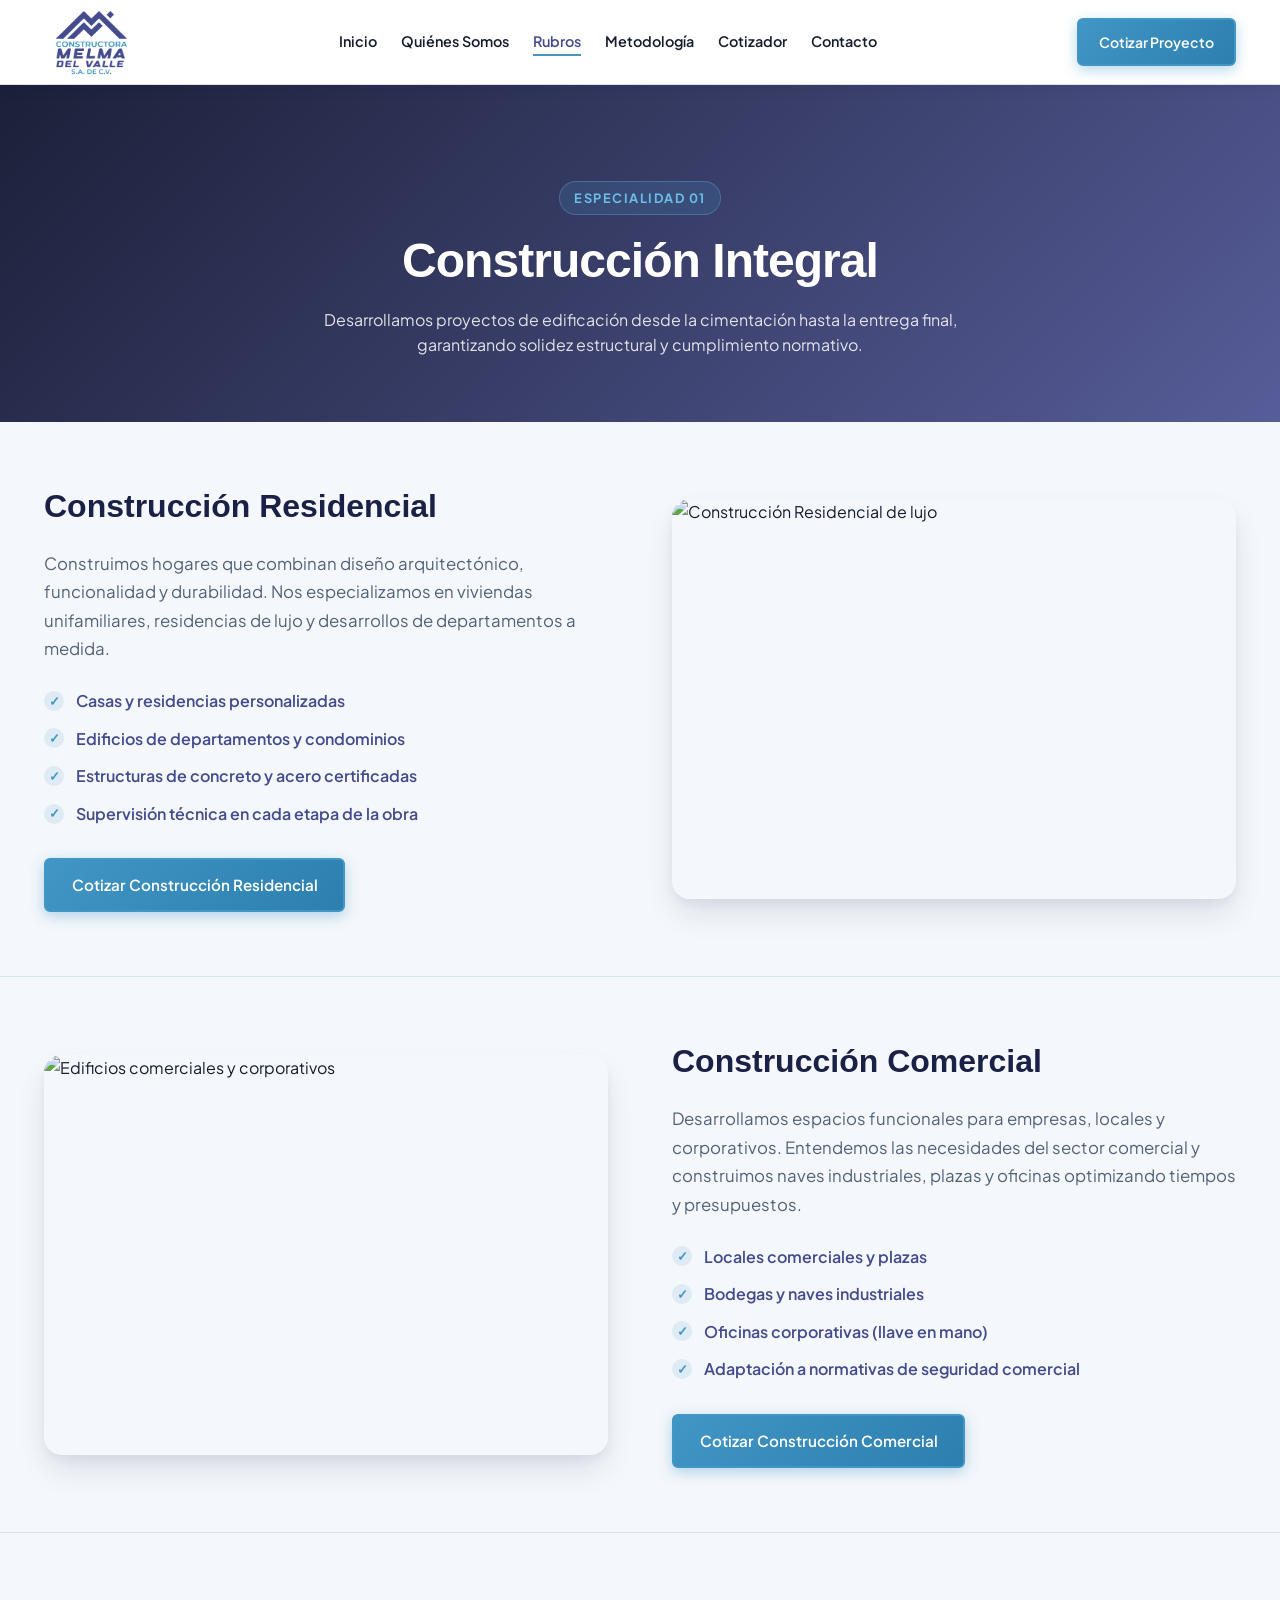
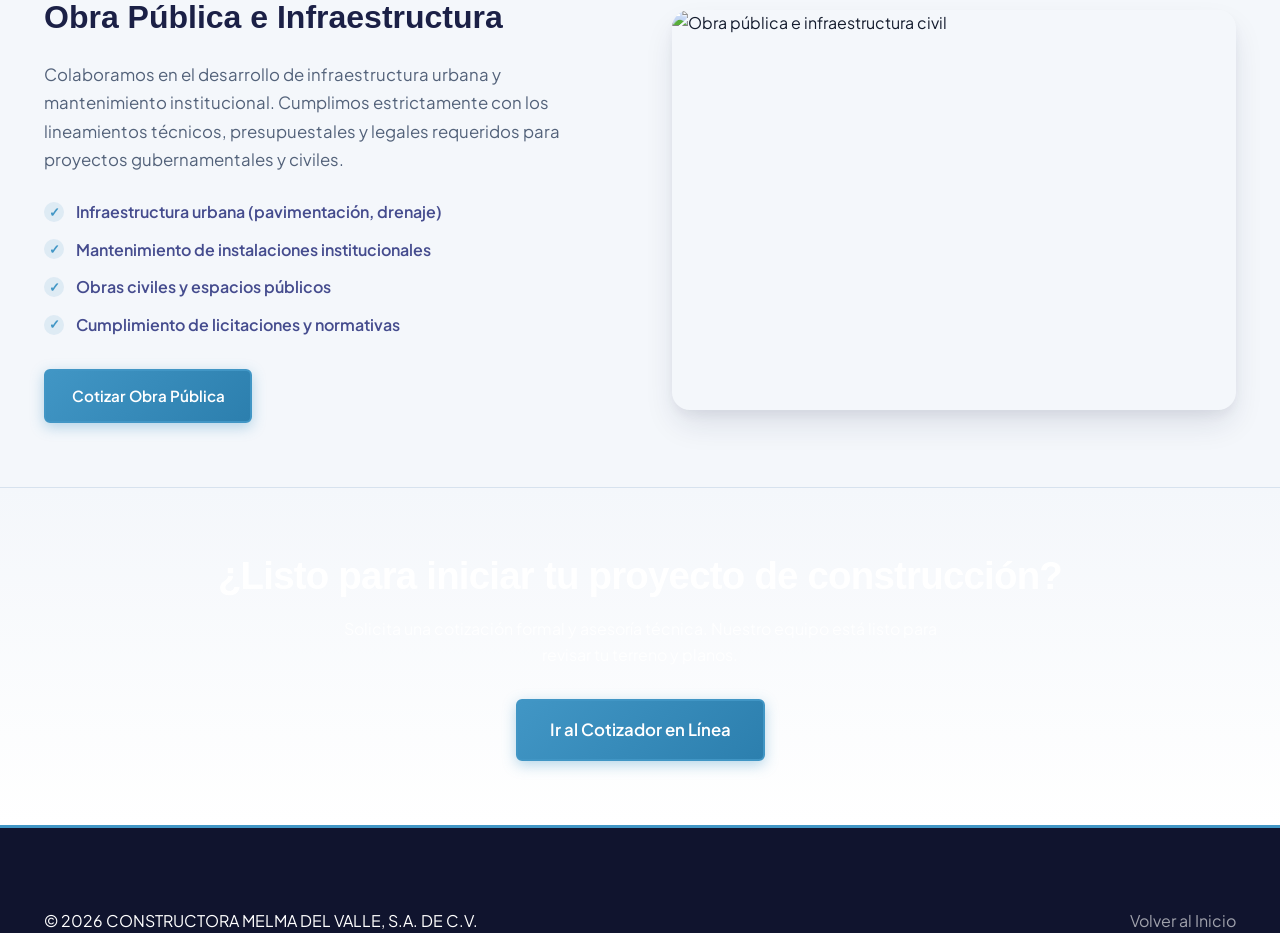
==== rubros/construccion.html @ 3ae2ef20 "Add files via upload" ====
<!DOCTYPE html>
<html lang="es">
<head>
  <meta charset="UTF-8">
  <meta name="viewport" content="width=device-width, initial-scale=1.0">
  <title>Construcción Residencial, Comercial y Obra Pública | Melma del Valle</title>
  <meta name="description" content="Especialistas en construcción residencial de lujo, naves comerciales y obra pública en CDMX. Constructora Melma del Valle, calidad y rigor técnico.">
  
  <!-- Favicon -->
  <link rel="icon" type="image/png" href="../logo.png">

  <!-- Google Fonts -->
  <link rel="preconnect" href="https://fonts.googleapis.com">
  <link rel="preconnect" href="https://fonts.gstatic.com" crossorigin>
  <link href="https://fonts.googleapis.com/css2?family=Plus+Jakarta+Sans:wght@300;400;500;600;700;800&family=Syne:wght@600;700;800&display=swap" rel="stylesheet">

  <!-- Reutilizamos los estilos globales -->
  <link rel="stylesheet" href="../styles.css">
  
  <!-- Estilos específicos para esta página interior -->
  <style>
    .inner-hero {
      background: linear-gradient(135deg, rgba(16, 20, 46, 0.95) 0%, rgba(69, 76, 142, 0.9) 100%),
                  url('https://images.unsplash.com/photo-1503387762-592deb58ef4e?auto=format&fit=crop&w=1920&q=80') center/cover no-repeat;
      color: #ffffff;
      padding: 6rem 0 4rem;
      text-align: center;
    }
    .inner-hero .section-title {
      color: #ffffff;
      font-size: clamp(2rem, 4vw, 3rem);
    }
    .inner-hero p {
      color: rgba(255, 255, 255, 0.85);
      max-width: 700px;
      margin: 0 auto;
    }
    
    .subrubro-block {
      padding: 4rem 0;
      border-bottom: 1px solid var(--color-border);
    }
    .subrubro-block:nth-child(even) {
      background-color: var(--color-bg-light);
    }
    .subrubro-grid {
      display: grid;
      grid-template-columns: 1fr 1fr;
      gap: 4rem;
      align-items: center;
    }
    .subrubro-image {
      border-radius: var(--radius-lg);
      overflow: hidden;
      box-shadow: var(--shadow-lg);
      height: 400px;
    }
    .subrubro-image img {
      width: 100%;
      height: 100%;
      object-fit: cover;
    }
    .subrubro-content h2 {
      font-size: 2rem;
      color: var(--color-primary-dark);
      margin-bottom: 1.5rem;
    }
    .subrubro-content p {
      color: var(--color-text-muted);
      font-size: 1.05rem;
      margin-bottom: 1.5rem;
      line-height: 1.7;
    }
    .subrubro-features {
      list-style: none;
      margin-bottom: 2rem;
    }
    .subrubro-features li {
      display: flex;
      align-items: center;
      gap: 0.75rem;
      margin-bottom: 0.75rem;
      font-weight: 600;
      color: var(--color-primary);
    }
    .subrubro-features li::before {
      content: '✓';
      display: flex;
      align-items: center;
      justify-content: center;
      width: 20px;
      height: 20px;
      background-color: var(--color-accent-soft);
      color: var(--color-accent);
      border-radius: 50%;
      font-size: 0.8rem;
    }

    @media (max-width: 992px) {
      .subrubro-grid {
        grid-template-columns: 1fr;
        gap: 2rem;
      }
      .subrubro-image {
        height: 300px;
      }
      .subrubro-block:nth-child(even) .subrubro-grid {
        direction: ltr; /* Resetea el orden en móvil */
      }
    }
  </style>
</head>
<body>

  <!-- NAVBAR (Ajustado para ruta relativa) -->
  <header class="navbar scrolled" id="navbar">
    <div class="container nav-container">
      <a href="../index.html" class="logo">
        <img src="../logo.png?v=3" alt="Constructora Melma del Valle" class="brand-logo-img">
      </a>
      <nav class="nav-menu" id="nav-menu">
        <ul class="nav-links">
          <li><a href="../index.html" class="nav-link">Inicio</a></li>
          <li><a href="../index.html#nosotros" class="nav-link">Quiénes Somos</a></li>
          <li><a href="../index.html#rubros" class="nav-link active">Rubros</a></li>
          <li><a href="../index.html#proceso" class="nav-link">Metodología</a></li>
          <li><a href="../index.html#cotizador" class="nav-link">Cotizador</a></li>
          <li><a href="../index.html#contacto" class="nav-link">Contacto</a></li>
        </ul>
      </nav>
      <div class="nav-actions">
        <a href="../index.html#cotizador" class="btn btn-primary nav-cta">Cotizar Proyecto</a>
      </div>
    </div>
  </header>

  <main>
    <!-- HERO INTERIOR -->
    <section class="inner-hero">
      <div class="container">
        <span class="section-tag light" style="margin-bottom: 1rem;">Especialidad 01</span>
        <h1 class="section-title">Construcción Integral</h1>
        <p>Desarrollamos proyectos de edificación desde la cimentación hasta la entrega final, garantizando solidez estructural y cumplimiento normativo.</p>
      </div>
    </section>

    <!-- SUBRUBRO: RESIDENCIAL -->
    <section class="subrubro-block" id="residencial">
      <div class="container subrubro-grid">
        <div class="subrubro-content">
          <h2>Construcción Residencial</h2>
          <p>Construimos hogares que combinan diseño arquitectónico, funcionalidad y durabilidad. Nos especializamos en viviendas unifamiliares, residencias de lujo y desarrollos de departamentos a medida.</p>
          <ul class="subrubro-features">
            <li>Casas y residencias personalizadas</li>
            <li>Edificios de departamentos y condominios</li>
            <li>Estructuras de concreto y acero certificadas</li>
            <li>Supervisión técnica en cada etapa de la obra</li>
          </ul>
          <a href="../index.html#cotizador" class="btn btn-primary">Cotizar Construcción Residencial</a>
        </div>
        <div class="subrubro-image">
          <img src="https://images.unsplash.com/photo-1600596542815-ffad4c1539a9?auto=format&fit=crop&w=800&q=80" alt="Construcción Residencial de lujo">
        </div>
      </div>
    </section>

    <!-- SUBRUBRO: COMERCIAL -->
    <section class="subrubro-block" id="comercial">
      <div class="container subrubro-grid">
        <!-- En pantallas grandes, invertimos el orden visual para que la imagen quede a la izquierda -->
        <div class="subrubro-image">
          <img src="https://images.unsplash.com/photo-1486406146926-c627a92ad1ab?auto=format&fit=crop&w=800&q=80" alt="Edificios comerciales y corporativos">
        </div>
        <div class="subrubro-content">
          <h2>Construcción Comercial</h2>
          <p>Desarrollamos espacios funcionales para empresas, locales y corporativos. Entendemos las necesidades del sector comercial y construimos naves industriales, plazas y oficinas optimizando tiempos y presupuestos.</p>
          <ul class="subrubro-features">
            <li>Locales comerciales y plazas</li>
            <li>Bodegas y naves industriales</li>
            <li>Oficinas corporativas (llave en mano)</li>
            <li>Adaptación a normativas de seguridad comercial</li>
          </ul>
          <a href="../index.html#cotizador" class="btn btn-primary">Cotizar Construcción Comercial</a>
        </div>
      </div>
    </section>

    <!-- SUBRUBRO: OBRA PÚBLICA -->
    <section class="subrubro-block" id="obra-publica">
      <div class="container subrubro-grid">
        <div class="subrubro-content">
          <h2>Obra Pública e Infraestructura</h2>
          <p>Colaboramos en el desarrollo de infraestructura urbana y mantenimiento institucional. Cumplimos estrictamente con los lineamientos técnicos, presupuestales y legales requeridos para proyectos gubernamentales y civiles.</p>
          <ul class="subrubro-features">
            <li>Infraestructura urbana (pavimentación, drenaje)</li>
            <li>Mantenimiento de instalaciones institucionales</li>
            <li>Obras civiles y espacios públicos</li>
            <li>Cumplimiento de licitaciones y normativas</li>
          </ul>
          <a href="../index.html#cotizador" class="btn btn-primary">Cotizar Obra Pública</a>
        </div>
        <div class="subrubro-image">
          <img src="https://images.unsplash.com/photo-1541888946425-d0fbb186c5f6?auto=format&fit=crop&w=800&q=80" alt="Obra pública e infraestructura civil">
        </div>
      </div>
    </section>

    <!-- CTA FINAL -->
    <section class="section cotizador-section" style="padding: 4rem 0;">
      <div class="container text-center">
        <h2 class="section-title text-white">¿Listo para iniciar tu proyecto de construcción?</h2>
        <p class="text-white-80" style="margin-bottom: 2rem; max-width: 600px; margin-left: auto; margin-right: auto;">Solicita una cotización formal y asesoría técnica. Nuestro equipo está listo para revisar tu terreno y planos.</p>
        <a href="../index.html#cotizador" class="btn btn-primary btn-lg">Ir al Cotizador en Línea</a>
      </div>
    </section>
  </main>

  <!-- FOOTER SIMPLIFICADO -->
  <footer class="footer">
    <div class="container footer-bottom-flex">
      <p>&copy; 2026 CONSTRUCTORA MELMA DEL VALLE, S.A. DE C.V.</p>
      <div class="footer-legal-links">
        <a href="../index.html">Volver al Inicio</a>
      </div>
    </div>
  </footer>

</body>
</html>
---- styles.css ----
/* ==========================================================================
   CONSTRUCTORA MELMA DEL VALLE, S.A. DE C.V.
   Main Stylesheet - Design System with Official Brand Palette
   Palette: Melma Indigo (#454C8E) & Melma Cerulean Cyan (#4196C5)
   ========================================================================== */

:root {
  /* Official Brand Palette from Logo */
  --color-primary: #454c8e;        /* Melma Royal Indigo */
  --color-primary-light: #5961a8;  /* Vibrant Indigo */
  --color-primary-dark: #1b2046;   /* Deep Midnight Indigo */
  --color-primary-deep: #10142e;   /* Base dark tone */
  
  --color-accent: #4196c5;         /* Melma Cerulean Cyan Blue */
  --color-accent-hover: #2c7fae;   /* Rich Cyan-Blue */
  --color-accent-light: #6ebde8;   /* Soft Ice Cyan */
  --color-accent-soft: rgba(65, 150, 197, 0.12);
  --color-accent-glow: rgba(65, 150, 197, 0.28);

  --color-bg-light: #f4f7fb;       /* Crisp ice / subtle slate */
  --color-bg-white: #ffffff;
  --color-bg-subtle: #e9f0f7;
  
  --color-text-main: #141c2e;
  --color-text-muted: #53627a;
  --color-text-light: #8e9db3;
  --color-border: #d7e2ee;
  --color-border-dark: #2a3160;

  /* Fonts */
  --font-heading: 'Outfit', -apple-system, BlinkMacSystemFont, sans-serif;
  --font-body: 'Plus Jakarta Sans', -apple-system, BlinkMacSystemFont, sans-serif;

  /* Shadows & Radius */
  --radius-sm: 6px;
  --radius-md: 12px;
  --radius-lg: 18px;
  --radius-xl: 26px;
  --shadow-sm: 0 1px 3px rgba(20, 28, 46, 0.06), 0 1px 2px rgba(20, 28, 46, 0.04);
  --shadow-md: 0 4px 14px -2px rgba(27, 32, 70, 0.08), 0 2px 6px -1px rgba(27, 32, 70, 0.04);
  --shadow-lg: 0 16px 32px -4px rgba(27, 32, 70, 0.12), 0 6px 12px -2px rgba(27, 32, 70, 0.06);
  --shadow-xl: 0 24px 48px -12px rgba(16, 20, 46, 0.22);

  /* Layout */
  --container-max: 1240px;
  --transition-normal: all 0.25s cubic-bezier(0.16, 1, 0.3, 1);
}

/* Base Reset */
*, *::before, *::after {
  box-sizing: border-box;
  margin: 0;
  padding: 0;
}

html {
  scroll-behavior: smooth;
  font-size: 16px;
}

body {
  font-family: var(--font-body);
  color: var(--color-text-main);
  background-color: var(--color-bg-light);
  line-height: 1.6;
  -webkit-font-smoothing: antialiased;
  -moz-osx-font-smoothing: grayscale;
  overflow-x: hidden;
}

img {
  max-width: 100%;
  height: auto;
  display: block;
}

a {
  color: inherit;
  text-decoration: none;
  transition: var(--transition-normal);
}

ul {
  list-style: none;
}

/* Typography Helpers */
h1, h2, h3, h4, h5 {
  font-family: var(--font-heading);
  color: var(--color-primary-dark);
  line-height: 1.25;
  font-weight: 700;
}

.text-accent {
  color: var(--color-accent) !important;
}

.text-white {
  color: #ffffff !important;
}

.text-white-80 {
  color: rgba(255, 255, 255, 0.88);
}

.text-muted {
  color: var(--color-text-muted);
}

.text-center {
  text-align: center;
}

/* Container */
.container {
  width: 100%;
  max-width: var(--container-max);
  margin-left: auto;
  margin-right: auto;
  padding-left: 1.5rem;
  padding-right: 1.5rem;
}

/* Section Common */
.section {
  padding: 5.5rem 0;
  scroll-margin-top: 5rem;
}

.section-tag {
  display: inline-block;
  font-size: 0.8rem;
  font-weight: 700;
  text-transform: uppercase;
  letter-spacing: 0.12em;
  color: var(--color-primary);
  background-color: var(--color-accent-soft);
  border: 1px solid rgba(65, 150, 197, 0.25);
  padding: 0.35rem 0.85rem;
  border-radius: 100px;
  margin-bottom: 0.9rem;
}

.section-tag.light {
  background-color: rgba(65, 150, 197, 0.18);
  color: var(--color-accent-light);
  border-color: rgba(110, 189, 232, 0.3);
}

.section-title {
  font-family: var(--font-heading); /* Asegura que use Syne */
  font-size: 2.4rem; /* Le subí un poquito el tamaño (antes 2.25) */
  font-weight: 800; /* <-- CLAVE: Forzamos el peso máximo igual que el Hero */
  margin-bottom: 1rem;
  letter-spacing: -0.02em;
  color: var(--color-primary-dark);
}

.section-subtitle {
  font-size: 1.1rem;
  color: var(--color-text-muted);
  max-width: 680px;
  margin: 0 auto;
}

/* Buttons */
.btn {
  display: inline-flex;
  align-items: center;
  justify-content: center;
  gap: 0.5rem;
  font-family: var(--font-body);
  font-size: 0.95rem;
  font-weight: 600;
  padding: 0.8rem 1.6rem;
  border-radius: var(--radius-sm);
  border: 2px solid transparent;
  cursor: pointer;
  transition: var(--transition-normal);
  text-align: center;
  white-space: nowrap;
}

.btn-primary {
  background: linear-gradient(135deg, var(--color-accent) 0%, var(--color-accent-hover) 100%);
  color: #ffffff;
  border-color: var(--color-accent);
  box-shadow: 0 4px 14px rgba(65, 150, 197, 0.38);
}

.btn-primary:hover {
  background: linear-gradient(135deg, var(--color-accent-hover) 0%, #206892 100%);
  border-color: var(--color-accent-hover);
  transform: translateY(-2px);
  box-shadow: 0 6px 20px rgba(65, 150, 197, 0.48);
}

.btn-secondary {
  background-color: var(--color-primary);
  color: #ffffff;
  border-color: var(--color-primary);
  box-shadow: 0 4px 14px rgba(69, 76, 142, 0.3);
}

.btn-secondary:hover {
  background-color: var(--color-primary-light);
  border-color: var(--color-primary-light);
  transform: translateY(-2px);
  box-shadow: 0 6px 20px rgba(69, 76, 142, 0.4);
}

.btn-outline {
  background-color: transparent;
  color: var(--color-primary);
  border-color: var(--color-primary);
}

.btn-outline:hover {
  background-color: var(--color-primary);
  color: #ffffff;
}

.btn-outline-light {
  background-color: transparent;
  color: #ffffff;
  border-color: rgba(255, 255, 255, 0.6);
}

.btn-outline-light:hover {
  background-color: #ffffff;
  color: var(--color-primary-dark);
  border-color: #ffffff;
}

.btn-link {
  color: var(--color-accent-hover);
  padding: 0.5rem 0;
  font-weight: 700;
}

.btn-link:hover {
  color: var(--color-primary);
  text-decoration: underline;
}

.btn-sm {
  padding: 0.55rem 1.1rem;
  font-size: 0.85rem;
  min-height: 38px; /* Forza la misma altura para ambos */
  display: inline-flex;
  align-items: center;
  justify-content: center;
}

.btn-lg {
  padding: 0.95rem 2rem;
  font-size: 1.05rem;
}

.btn-block {
  width: 100%;
}

/* ==========================================================================
   Top Announcement Bar
   ========================================================================== */
.top-bar {
  background-color: var(--color-primary-deep);
  color: var(--color-text-light);
  font-size: 0.74rem;
  padding: 0.45rem 0;
  border-bottom: 1px solid rgba(255, 255, 255, 0.08);
}

.top-bar-content {
  display: flex;
  justify-content: space-between;
  align-items: center;
  gap: 1.5rem;
}

.top-info {
  display: flex;
  align-items: center;
  gap: 0.5rem;
  white-space: nowrap;
  overflow: hidden;
  text-overflow: ellipsis;
}

.top-actions {
  display: flex;
  align-items: center;
  gap: 1.25rem;
  flex-shrink: 0;
  white-space: nowrap;
}

.top-phone {
  color: #ffffff;
  font-weight: 600;
}

.top-phone:hover {
  color: var(--color-accent-light);
}

/* ==========================================================================
   Navigation Bar
   ========================================================================== */
.navbar {
  position: sticky;
  top: 0;
  z-index: 1000;
  background-color: rgba(255, 255, 255, 0.98);
  backdrop-filter: blur(12px);
  -webkit-backdrop-filter: blur(12px);
  border-bottom: 1px solid var(--color-border);
  transition: var(--transition-normal);
}

.navbar.scrolled {
  box-shadow: var(--shadow-md);
  background-color: #ffffff;
}

.nav-container {
  display: flex;
  justify-content: space-between;
  align-items: center;
  height: 5.25rem;
  gap: 2rem;
  width: 100%;
}

.logo {
  display: inline-flex;
  align-items: center;
  text-decoration: none;
  flex-shrink: 0;
  padding: 0.25rem 0;
}

.brand-logo-img {
  height: 85px; 
  width: auto;
  max-width: 180px;
  object-fit: contain;
  transition: var(--transition-normal);
  display: block;
}

.logo:hover .brand-logo-img {
  transform: scale(1.03);
}

.nav-links {
  display: flex;
  align-items: center;
  gap: 1.5rem;
  flex-wrap: nowrap;
  white-space: nowrap;
}

.nav-links li {
  display: flex;
  align-items: center;
  white-space: nowrap;
}

.nav-link {
  font-weight: 600;
  font-size: 0.9rem;
  color: var(--color-text-main);
  position: relative;
  padding: 0.35rem 0;
  white-space: nowrap;
  line-height: 1.2;
}

.nav-link::after {
  content: '';
  position: absolute;
  bottom: 0;
  left: 0;
  width: 0%;
  height: 2px;
  background-color: var(--color-accent);
  transition: var(--transition-normal);
}

.nav-link:hover,
.nav-link.active {
  color: var(--color-primary);
}

.nav-link:hover::after,
.nav-link.active::after {
  width: 100%;
}

.nav-actions {
  display: flex;
  align-items: center;
  gap: 1rem;
  flex-shrink: 0;
}

.nav-cta {
  padding: 0.65rem 1.25rem;
  font-size: 0.88rem;
  white-space: nowrap;
}

.nav-cta-mobile {
  display: none;
}

/* Hamburger toggle for mobile */
.hamburger {
  display: none;
  flex-direction: column;
  justify-content: space-between;
  width: 28px;
  height: 20px;
  background: transparent;
  border: none;
  cursor: pointer;
  padding: 0;
  z-index: 1001;
}

.hamburger span {
  width: 100%;
  height: 3px;
  background-color: var(--color-primary);
  border-radius: 2px;
  transition: var(--transition-normal);
}

.hamburger.open span:nth-child(1) {
  transform: translateY(8.5px) rotate(45deg);
}

.hamburger.open span:nth-child(2) {
  opacity: 0;
}

.hamburger.open span:nth-child(3) {
  transform: translateY(-8.5px) rotate(-45deg);
}

/* ==========================================================================
   Hero Section
   ========================================================================== */
.hero {
  position: relative;
  background: linear-gradient(135deg, rgba(16, 20, 46, 0.93) 0%, rgba(69, 76, 142, 0.88) 100%),
              url('https://images.unsplash.com/photo-1541888946425-d0fbb186c5f6?auto=format&fit=crop&w=1920&q=80') center/cover no-repeat;
  color: #ffffff;
  padding: 2.5rem 0 5rem;
  overflow: hidden;
}

.hero::after {
  content: '';
  position: absolute;
  bottom: 0;
  left: 0;
  right: 0;
  height: 40px;
  background: linear-gradient(to top, var(--color-bg-light), transparent);
}

.hero-content {
  position: relative;
  z-index: 2;
  /* Quitamos el max-width: 760px para que se alinee con el borde del contenedor */
  width: 100%; 
}

.hero-badge {
  display: inline-flex;
  align-items: center;
  gap: 0.5rem;
  background: rgba(255, 255, 255, 0.12);
  backdrop-filter: blur(8px);
  -webkit-backdrop-filter: blur(8px);
  padding: 0.4rem 1rem;
  border-radius: 100px;
  font-size: 0.82rem;
  font-weight: 600;
  color: var(--color-accent-light);
  border: 1px solid rgba(110, 189, 232, 0.35);
  margin-bottom: 1.5rem;
}

.badge-dot {
  width: 8px;
  height: 8px;
  border-radius: 50%;
  background-color: var(--color-accent-light);
  box-shadow: 0 0 8px var(--color-accent-light);
}

.hero-title {
  font-family: var(--font-heading);
  font-size: clamp(2.5rem, 5vw, 4rem); /* Subimos un poco el tamaño (antes 3.2rem) */
  font-weight: 800;
  color: #ffffff;
  margin-bottom: 1.25rem;
  letter-spacing: -0.02em; /* Un poco menos de espacio entre letras */
  line-height: 1.1;
  max-width: 900px; 
}

.hero-description {
  font-size: clamp(1rem, 2vw, 1.2rem);
  color: rgba(255, 255, 255, 0.9);
  margin-bottom: 2.25rem;
  max-width: 760px; /* Mantiene la legibilidad del párrafo */
  line-height: 1.6;
}

.hero-description strong {
  color: var(--color-accent-light);
}

.hero-buttons {
  display: flex;
  gap: 1rem;
  flex-wrap: wrap;
  margin-bottom: 3.5rem;
}

.hero-stats-grid {
  display: grid;
  grid-template-columns: repeat(auto-fit, minmax(230px, 1fr));
  gap: 1.25rem;
  border-top: 1px solid rgba(255, 255, 255, 0.18);
  padding-top: 2rem;
}

.stat-card {
  display: flex;
  align-items: center;
  gap: 1rem;
  background: rgba(255, 255, 255, 0.08);
  backdrop-filter: blur(10px);
  padding: 1rem 1.25rem;
  border-radius: var(--radius-md);
  border: 1px solid rgba(255, 255, 255, 0.14);
  transition: var(--transition-normal);
}

.stat-card:hover {
  background: rgba(255, 255, 255, 0.14);
  transform: translateY(-2px);
}

.stat-icon {
  width: 36px;
  height: 36px;
  display: flex;
  align-items: center;
  justify-content: center;
  flex-shrink: 0;
}

/* Reusable Icon Image Placeholders */
.inline-icon {
  width: 14px;
  height: 14px;
  display: inline-block;
  vertical-align: -2px;
  margin-right: 0.35rem;
  object-fit: contain;
}

.stat-img-icon {
  width: 28px;
  height: 28px;
  object-fit: contain;
  display: block;
}

.rubro-img-icon {
  width: 18px;
  height: 18px;
  object-fit: contain;
  display: block;
}

.contact-img-icon {
  width: 26px;
  height: 26px;
  object-fit: contain;
  display: block;
}

.check-img-icon {
  width: 14px;
  height: 14px;
  object-fit: contain;
  display: block;
}

.stat-text strong {
  display: block;
  font-size: 0.95rem;
  color: #ffffff;
}

.stat-text span {
  font-size: 0.8rem;
  color: rgba(255, 255, 255, 0.8);
}

/* ==========================================================================
   About Us Section
   ========================================================================== */
.about {
  background-color: var(--color-bg-light);
}

.about-grid {
  display: grid;
  grid-template-columns: 1fr 1fr;
  gap: 3.5rem;
  align-items: center;
}

.about-images {
  position: relative;
}

.img-wrapper {
  border-radius: var(--radius-lg);
  overflow: hidden;
  box-shadow: var(--shadow-lg);
}

.main-img img {
  width: 100%;
  height: 420px;
  object-fit: cover;
}

.sub-img {
  position: absolute;
  bottom: -2.5rem;
  right: -1.5rem;
  width: 55%;
  border: 5px solid #ffffff;
}

.sub-img img {
  width: 100%;
  height: 240px;
  object-fit: cover;
}

.about-badge-card {
  position: absolute;
  top: 2rem;
  left: -1.5rem;
  background-color: var(--color-primary-dark);
  color: #ffffff;
  padding: 1.25rem 1.5rem;
  border-radius: var(--radius-md);
  box-shadow: var(--shadow-xl);
  display: flex;
  flex-direction: column;
  max-width: 190px;
  border-left: 4px solid var(--color-accent);
}

.badge-years {
  font-family: var(--font-body); /* <-- AGREGA O CAMBIA ESTA LÍNEA */
  font-size: 2.2rem;
  font-weight: 800;
  color: var(--color-accent-light);
  line-height: 1;
}

.badge-lbl {
  font-size: 0.78rem;
  margin-top: 0.35rem;
  color: rgba(255, 255, 255, 0.85);
  line-height: 1.3;
}

.about-content .lead-text {
  font-size: 1.15rem;
  color: var(--color-primary-dark);
  font-weight: 600;
  margin-bottom: 1rem;
}

.about-content .text-muted {
  margin-bottom: 1.75rem;
}

.features-list {
  display: flex;
  flex-direction: column;
  gap: 1.15rem;
  margin-bottom: 2rem;
}

.feature-item {
  display: flex;
  gap: 0.9rem;
  align-items: flex-start;
}

.feature-icon {
  width: 26px;
  height: 26px;
  border-radius: 50%;
  background-color: var(--color-accent-soft);
  display: flex;
  align-items: center;
  justify-content: center;
  flex-shrink: 0;
  margin-top: 0.15rem;
}

.feature-item h4 {
  font-size: 1rem;
  color: var(--color-primary-dark);
  margin-bottom: 0.2rem;
}

.feature-item p {
  font-size: 0.88rem;
  color: var(--color-text-muted);
}

.about-cta-row {
  display: flex;
  align-items: center;
  gap: 1.5rem;
}

/* ==========================================================================
   Rubros / Services Section
   ========================================================================== */
.rubros-section {
  background-color: #ffffff;
}

.section-header {
  margin-bottom: 3.5rem;
}

/* Category Filter Buttons */
.filter-buttons {
  display: flex;
  justify-content: center;
  gap: 0.65rem;
  flex-wrap: wrap;
  margin-top: 2rem;
}

.filter-btn {
  background-color: var(--color-bg-subtle);
  border: 1px solid var(--color-border);
  padding: 0.6rem 1.4rem;
  border-radius: 100px;
  font-family: var(--font-body);
  font-size: 0.88rem;
  font-weight: 600;
  color: var(--color-text-main);
  cursor: pointer;
  transition: var(--transition-normal);
}

.filter-btn:hover {
  border-color: var(--color-accent);
  color: var(--color-primary);
}

.filter-btn.active {
  background-color: var(--color-primary);
  color: #ffffff;
  border-color: var(--color-primary);
  box-shadow: 0 4px 12px rgba(69, 76, 142, 0.3);
}

/* Rubros Grid */
.rubros-grid {
  display: grid;
  grid-template-columns: repeat(2, 1fr);
  gap: 2.25rem;
}

.rubro-card {
  background: #ffffff;
  border-radius: var(--radius-lg);
  border: 1px solid var(--color-border);
  overflow: hidden;
  box-shadow: var(--shadow-sm);
  display: flex;
  flex-direction: column;
  transition: var(--transition-normal);
}

.rubro-card:hover {
  transform: translateY(-6px);
  box-shadow: var(--shadow-xl);
  border-color: var(--color-accent);
}

.rubro-header {
  display: flex;
  justify-content: space-between;
  align-items: center;
  padding: 1.25rem 1.5rem 0.75rem;
}

.rubro-icon-pill {
  display: inline-flex;
  align-items: center;
  gap: 0.55rem;
  background-color: var(--color-bg-subtle);
  padding: 0.4rem 0.85rem;
  border-radius: 100px;
  font-size: 0.82rem;
  font-weight: 700;
  color: var(--color-primary);
}

.rubro-icon-pill .icon {
  display: flex;
  align-items: center;
  justify-content: center;
}

.rubro-counter {
  font-family: var(--font-body); /* <-- AGREGA O CAMBIA ESTA LÍNEA */
  font-size: 1.2rem; 
  font-weight: 800;
  color: var(--color-text-light);
}

.rubro-img-box {
  width: 100%;
  height: 200px;
  overflow: hidden;
}

.rubro-img-box img {
  width: 100%;
  height: 100%;
  object-fit: cover;
  transition: transform 0.4s ease;
}

.rubro-card:hover .rubro-img-box img {
  transform: scale(1.06);
}

.rubro-body {
  padding: 1.5rem;
  display: flex;
  flex-direction: column;
  flex-grow: 1;
}

.rubro-body h3 {
  font-size: 1.45rem;
  color: var(--color-primary-dark);
  margin-bottom: 0.5rem;
}

.rubro-body > p {
  font-size: 0.9rem;
  color: var(--color-text-muted);
  margin-bottom: 1.25rem;
}

.subrubros-list {
  background-color: var(--color-bg-subtle);
  border-radius: var(--radius-md);
  padding: 1rem;
  margin-bottom: 1.5rem;
  flex-grow: 1;
}

.subrubros-list h4 {
  font-size: 0.8rem;
  text-transform: uppercase;
  letter-spacing: 0.08em;
  color: var(--color-primary);
  margin-bottom: 0.75rem;
}

.subrubros-list ul {
  display: flex;
  flex-direction: column;
  gap: 0.65rem;
}

.subrubros-list li {
  font-size: 0.85rem;
  display: flex;
  align-items: flex-start;
  gap: 0.5rem;
  line-height: 1.4;
}

.check-bullet {
  width: 6px;
  height: 6px;
  border-radius: 50%;
  background-color: var(--color-accent);
  margin-top: 0.45rem;
  flex-shrink: 0;
}

/* Tags Cluster for Acabados */
.tags-cluster {
  display: flex;
  flex-wrap: wrap;
  gap: 0.5rem;
}

.tags-cluster .tag {
  background-color: #ffffff;
  border: 1px solid var(--color-border);
  padding: 0.35rem 0.65rem;
  border-radius: 6px;
  font-size: 0.78rem;
  font-weight: 600;
  color: var(--color-primary-dark);
}

.rubro-footer {
  margin-top: auto;
  padding-top: 0.5rem;
}

/* ==========================================================================
   Methodology / Process Section
   ========================================================================== */
.process-section {
  background: linear-gradient(135deg, var(--color-primary-dark) 0%, var(--color-primary) 100%);
  color: #ffffff;
}

.process-section .section-title {
  color: #ffffff;
}

.process-section .section-subtitle {
  color: rgba(255, 255, 255, 0.82);
}

.process-steps {
  display: grid;
  grid-template-columns: repeat(auto-fit, minmax(240px, 1fr));
  gap: 2rem;
  position: relative;
  margin-top: 3rem;
}

.step-card {
  background: rgba(255, 255, 255, 0.06);
  border: 1px solid rgba(255, 255, 255, 0.14);
  padding: 2.25rem 1.75rem;
  border-radius: var(--radius-lg);
  position: relative;
  transition: var(--transition-normal);
}

.step-card:hover {
  background: rgba(255, 255, 255, 0.12);
  border-color: var(--color-accent-light);
  transform: translateY(-5px);
}

.step-number {
  font-family: var(--font-body); /* Quitamos Syne, usamos Plus Jakarta Sans */
  font-size: 2.8rem; /* Le subimos un poco el tamaño para compensar */
  font-weight: 800;
  color: var(--color-accent-light);
  line-height: 1; 
  margin-bottom: 1.25rem;
  opacity: 0.35;
}

.step-card h3 {
  color: #ffffff;
  font-size: 1.2rem;
  margin-bottom: 0.75rem;
}

.step-card p {
  color: rgba(255, 255, 255, 0.8);
  font-size: 0.88rem;
  line-height: 1.5;
}

/* ==========================================================================
   Interactive Cotizador (Quote Estimator)
   ========================================================================== */
.cotizador-section {
  background: linear-gradient(180deg, var(--color-bg-light) 0%, #ffffff 100%);
  padding: 6rem 0;
}

.cotizador-wrapper {
  background: linear-gradient(135deg, var(--color-primary-deep) 0%, var(--color-primary-dark) 100%);
  border-radius: var(--radius-xl);
  padding: 4rem 3rem;
  box-shadow: var(--shadow-xl);
  border: 1px solid rgba(255, 255, 255, 0.12);
}

.cotizador-header {
  max-width: 700px;
  margin: 0 auto 3rem;
}

.cotizador-form {
  max-width: 860px;
  margin: 0 auto;
}

.form-grid {
  display: grid;
  grid-template-columns: 1fr 1fr;
  gap: 1.5rem;
}

.form-group {
  display: flex;
  flex-direction: column;
  gap: 0.45rem;
}

.form-group.full-width {
  grid-column: span 2;
}

.form-group label {
  font-size: 0.86rem;
  font-weight: 600;
  color: #ffffff;
}

.form-group input,
.form-group select,
.form-group textarea {
  width: 100%;
  padding: 0.85rem 1rem;
  border-radius: var(--radius-sm);
  border: 1px solid rgba(255, 255, 255, 0.2);
  background: rgba(255, 255, 255, 0.96);
  color: var(--color-primary-dark);
  font-family: var(--font-body);
  font-size: 0.92rem;
  transition: var(--transition-normal);
}

.form-group input:focus,
.form-group select:focus,
.form-group textarea:focus {
  outline: none;
  border-color: var(--color-accent);
  background: #ffffff;
  box-shadow: 0 0 0 3px var(--color-accent-glow);
}

.cotizador-actions {
  display: flex;
  gap: 1.25rem;
  margin-top: 2.25rem;
  flex-wrap: wrap;
}

.cotizador-actions .btn {
  flex: 1;
  min-width: 240px;
}

.form-note {
  text-align: center;
  font-size: 0.8rem;
  color: rgba(255, 255, 255, 0.7);
  margin-top: 1.25rem;
}

/* ==========================================================================
   Corporate Trust Section
   ========================================================================== */
.fiscal-info-section {
  padding: 3.5rem 0;
  background-color: var(--color-bg-light);
}

.fiscal-card {
  background: #ffffff;
  border: 2px dashed rgba(65, 150, 197, 0.5);
  border-radius: var(--radius-lg);
  padding: 2.5rem;
  display: flex;
  align-items: center;
  gap: 2.5rem;
  box-shadow: var(--shadow-sm);
}

.fiscal-seal {
  display: flex;
  flex-direction: column;
  align-items: center;
  gap: 0.5rem;
  width: 130px;
  flex-shrink: 0;
}

.fiscal-seal svg {
  width: 70px;
  height: 70px;
}

.fiscal-seal span {
  font-size: 0.65rem;
  font-weight: 800;
  letter-spacing: 0.08em;
  color: var(--color-primary);
  text-align: center;
}

.fiscal-details h3 {
  font-size: 1.35rem;
  color: var(--color-primary-dark);
  margin-bottom: 0.5rem;
}

.fiscal-details p {
  color: var(--color-text-muted);
  font-size: 0.92rem;
  margin-bottom: 1.25rem;
}

.fiscal-badges {
  display: flex;
  flex-wrap: wrap;
  gap: 0.75rem;
}

.badge-pill {
  background: var(--color-bg-subtle);
  border: 1px solid var(--color-border);
  padding: 0.4rem 0.9rem;
  border-radius: 6px;
  font-size: 0.82rem;
  color: var(--color-primary-dark);
}

.badge-pill strong {
  color: var(--color-primary);
}

/* ==========================================================================
   Contact Section
   ========================================================================== */
.contact-section {
  background-color: #ffffff;
}

.contact-grid {
  display: grid;
  grid-template-columns: 1.1fr 1fr;
  gap: 4rem;
}

.contact-cards {
  display: flex;
  flex-direction: column;
  gap: 1.25rem;
  margin-top: 2rem;
}

.c-card {
  display: flex;
  gap: 1.25rem;
  align-items: flex-start;
  padding: 1.25rem;
  background-color: var(--color-bg-light);
  border-radius: var(--radius-md);
  border: 1px solid var(--color-border);
  transition: var(--transition-normal);
}

.c-card:hover {
  border-color: var(--color-accent);
  box-shadow: var(--shadow-md);
}

.c-icon {
  font-size: 1.75rem;
  background-color: #ffffff;
  width: 50px;
  height: 50px;
  border-radius: var(--radius-sm);
  display: flex;
  align-items: center;
  justify-content: center;
  box-shadow: var(--shadow-sm);
  flex-shrink: 0;
}

.c-details h4 {
  font-size: 1rem;
  color: var(--color-primary-dark);
  margin-bottom: 0.25rem;
}

.c-details p {
  font-size: 0.88rem;
  color: var(--color-text-muted);
  line-height: 1.4;
}

.contact-form-wrapper .form-container-card {
  background-color: var(--color-bg-light);
  border: 1px solid var(--color-border);
  border-radius: var(--radius-lg);
  padding: 2.5rem;
  box-shadow: var(--shadow-md);
}

.form-container-card h3 {
  font-size: 1.5rem;
  color: var(--color-primary-dark);
  margin-bottom: 0.35rem;
}

.form-container-card p {
  font-size: 0.88rem;
  color: var(--color-text-muted);
  margin-bottom: 1.75rem;
}

.main-contact-form {
  display: flex;
  flex-direction: column;
  gap: 1.15rem;
}

.input-field {
  display: flex;
  flex-direction: column;
  gap: 0.35rem;
}

.input-field label {
  font-size: 0.85rem;
  font-weight: 600;
  color: var(--color-primary-dark);
}

.input-field input,
.input-field select,
.input-field textarea {
  width: 100%;
  padding: 0.75rem 1rem;
  border: 1px solid var(--color-border);
  border-radius: var(--radius-sm);
  background-color: #ffffff;
  font-family: var(--font-body);
  font-size: 0.9rem;
  transition: var(--transition-normal);
}

.input-field input:focus,
.input-field select:focus,
.input-field textarea:focus {
  outline: none;
  border-color: var(--color-accent);
  box-shadow: 0 0 0 3px var(--color-accent-soft);
}

.form-status-msg {
  font-size: 0.85rem;
  margin-top: 0.5rem;
  text-align: center;
  display: none;
  padding: 0.5rem;
  border-radius: var(--radius-sm);
}

.form-status-msg.success {
  display: block;
  background-color: #dcfce7;
  color: #15803d;
  border: 1px solid #86efac;
}

/* ==========================================================================
   Footer
   ========================================================================== */
.footer {
  background-color: var(--color-primary-deep);
  color: #ffffff;
  padding-top: 5rem;
  border-top: 3px solid var(--color-accent);
}

.footer-content {
  display: grid;
  grid-template-columns: 1.5fr 1fr 1fr 1.2fr;
  gap: 3rem;
  padding-bottom: 4rem;
}

.footer-logo {
  display: flex;
  align-items: center;
  gap: 1rem;
  margin-bottom: 1.25rem;
}

.footer-logo-box {
  background: #ffffff;
  padding: 6px 12px;
  border-radius: var(--radius-sm);
  display: flex;
  align-items: center;
  justify-content: center;
  box-shadow: 0 4px 12px rgba(0, 0, 0, 0.25);
}

.f-logo-img {
  height: 44px;
  width: auto;
  object-fit: contain;
}

.footer-logo-text {
  display: flex;
  flex-direction: column;
}

.f-brand {
  font-family: var(--font-heading);
  font-size: 1.1rem;
  font-weight: 800;
  letter-spacing: 0.04em;
  color: #ffffff;
  line-height: 1.1;
}

.f-sub {
  font-size: 0.65rem;
  font-weight: 700;
  color: var(--color-accent-light);
  letter-spacing: 0.1em;
  margin-top: 0.2rem;
}

.footer-text {
  font-size: 0.85rem;
  color: rgba(255, 255, 255, 0.72);
  line-height: 1.6;
  margin-bottom: 1.25rem;
}

.footer-fiscal {
  font-size: 0.78rem;
  color: #d4e7f7;
  line-height: 1.5;
  background: rgba(65, 150, 197, 0.1);
  padding: 0.75rem;
  border-radius: var(--radius-sm);
  border: 1px solid rgba(65, 150, 197, 0.25);
}

.footer-fiscal strong {
  color: var(--color-accent-light);
}

.footer-heading {
  font-size: 1.05rem;
  color: #ffffff;
  margin-bottom: 1.25rem;
  position: relative;
  padding-bottom: 0.5rem;
}

.footer-heading::after {
  content: '';
  position: absolute;
  bottom: 0;
  left: 0;
  width: 25px;
  height: 2px;
  background-color: var(--color-accent);
}

.footer-links {
  display: flex;
  flex-direction: column;
  gap: 0.75rem;
}

.footer-links a {
  font-size: 0.85rem;
  color: rgba(255, 255, 255, 0.7);
}

.footer-links a:hover {
  color: var(--color-accent-light);
  padding-left: 4px;
}

.footer-contact-item {
  font-size: 0.85rem;
  color: rgba(255, 255, 255, 0.75);
  margin-bottom: 0.85rem;
  line-height: 1.5;
}

.footer-contact-item a {
  color: var(--color-accent-light);
}

.footer-bottom {
  background-color: #090c1f;
  padding: 1.5rem 0;
  font-size: 0.8rem;
  color: rgba(255, 255, 255, 0.5);
  border-top: 1px solid rgba(255, 255, 255, 0.08);
}

.footer-bottom-flex {
  display: flex;
  justify-content: space-between;
  align-items: center;
  flex-wrap: wrap;
  gap: 1rem;
}

.footer-legal-links {
  display: flex;
  align-items: center;
  gap: 0.75rem;
}

.footer-legal-links a {
  color: rgba(255, 255, 255, 0.6);
}

.footer-legal-links a:hover {
  color: #ffffff;
}

/* ==========================================================================
   Floating WhatsApp Button
   ========================================================================== */
.whatsapp-floating-btn {
  position: fixed;
  bottom: 2rem;
  right: 2rem;
  width: 60px;
  height: 60px;
  background-color: #25d366;
  border-radius: 50%;
  display: flex;
  align-items: center;
  justify-content: center;
  box-shadow: 0 4px 20px rgba(37, 211, 102, 0.45);
  z-index: 999;
  transition: transform 0.3s cubic-bezier(0.175, 0.885, 0.32, 1.275), box-shadow 0.3s ease;
}

.whatsapp-floating-btn svg {
  width: 32px;
  height: 32px;
}

.whatsapp-floating-btn:hover {
  transform: scale(1.1);
  box-shadow: 0 8px 25px rgba(37, 211, 102, 0.6);
}

.floating-tooltip {
  position: absolute;
  right: 70px;
  background-color: var(--color-primary-dark);
  color: #ffffff;
  padding: 0.4rem 0.8rem;
  border-radius: 6px;
  font-size: 0.78rem;
  white-space: nowrap;
  pointer-events: none;
  opacity: 0;
  transform: translateX(10px);
  transition: var(--transition-normal);
  box-shadow: var(--shadow-md);
}

.whatsapp-floating-btn:hover .floating-tooltip {
  opacity: 1;
  transform: translateX(0);
}

.rubro-actions {
  display: flex;
  gap: 0.6rem; /* Esto da la separación exacta de 16px entre ambos */
  align-items: center;
  flex-wrap: wrap; /* Para que en celular se acomoden uno abajo del otro si no caben */
}
/* ==========================================================================
   Responsive Breakpoints
   ========================================================================== */
@media (max-width: 1100px) {
  .nav-links {
    gap: 0.9rem;
  }
  .nav-link {
    font-size: 0.84rem;
  }
  .nav-cta {
    padding: 0.55rem 1rem;
    font-size: 0.82rem;
  }
  .rubro-actions {
    flex-direction: column; /* Pone un botón debajo del otro */
    align-items: stretch; /* Hace que ambos botones se estiren al 100% de ancho */
    width: 100%;
    gap: 0.75rem; /* Un poco menos de separación vertical en móvil */
  }

  .rubro-actions .btn {
    width: 100%;
    justify-content: center; /* Centra el texto del botón */
  }
}

@media (max-width: 992px) {
  .top-bar {
    display: none;
  }

  .about-grid,
  .contact-grid {
    grid-template-columns: 1fr;
    gap: 3rem;
  }

  .about-images {
    max-width: 600px;
    margin: 0 auto 2rem;
  }

  .footer-content {
    grid-template-columns: 1fr 1fr;
    gap: 2.5rem;
  }

  .navbar {
    height: auto;
  }

  .nav-container {
    height: 4.5rem;
  }

    .brand-logo-img {
    height: 60px; /* Tamaño ideal para móvil */
  }

  .hamburger {
    display: flex;
  }

  .nav-menu {
    position: fixed;
    top: 4.5rem;
    left: 0;
    width: 100%;
    background-color: #ffffff;
    box-shadow: var(--shadow-xl);
    padding: 2rem 1.5rem;
    flex-direction: column;
    align-items: flex-start;
    gap: 1.5rem;
    transform: translateY(-150%);
    opacity: 0;
    pointer-events: none;
    transition: all 0.35s ease;
    border-bottom: 3px solid var(--color-accent);
  }

  .nav-menu.open {
    transform: translateY(0);
    opacity: 1;
    pointer-events: all;
  }

  .nav-links {
    flex-direction: column;
    align-items: flex-start;
    width: 100%;
    gap: 1.25rem;
  }

  .nav-link {
    font-size: 1.1rem;
    width: 100%;
    padding: 0.5rem 0;
    border-bottom: 1px solid var(--color-border);
  }

  .nav-actions .nav-cta {
    display: none;
  }

  .nav-cta-mobile {
    display: block;
    width: 100%;
    margin-top: 1rem;
  }

  .rubro-actions {
    flex-direction: column; /* Pone un botón debajo del otro */
    align-items: stretch; /* Hace que ambos botones se estiren al 100% de ancho */
    width: 100%;
    gap: 0.75rem; /* Un poco menos de separación vertical en móvil */
  }

  .rubro-actions .btn {
    width: 100%;
    justify-content: center; /* Centra el texto del botón */
  }
}

@media (max-width: 768px) {

  .hero {
    padding: 2.5rem 0 3rem;
  }

  .rubros-grid {
    grid-template-columns: 1fr;
  }

  .form-grid {
    grid-template-columns: 1fr;
  }

  .form-group.full-width {
    grid-column: span 1;
  }

  .cotizador-wrapper {
    padding: 2.5rem 1.5rem;
  }

  .fiscal-card {
    flex-direction: column;
    text-align: center;
    padding: 2rem 1.5rem;
  }

  .fiscal-badges {
    justify-content: center;
  }

  .footer-content {
    grid-template-columns: 1fr;
    gap: 2rem;
  }

  .sub-img {
    position: static;
    width: 100%;
    margin-top: 1rem;
    border: none;
  }

  .about-badge-card {
    position: static;
    margin-top: 1rem;
    max-width: 100%;
  }
  .rubro-actions {
    display: flex;
    flex-direction: column !important; /* Fuerza el apilamiento vertical */
    width: 100% !important;
    gap: 1rem !important; /* Separación vertical entre botones */
  }

  .rubro-actions .btn {
    width: 100% !important; /* Obliga a los botones a ocupar todo el ancho */
    display: flex !important;
    justify-content: center;
    margin: 0 !important; /* Quita márgenes ocultos que puedan estar pegándolos */
  }
}

@media (max-width: 576px) {
  .rubro-actions {
    flex-direction: column; /* Pone un botón debajo del otro */
    align-items: stretch; /* Hace que ambos botones se estiren al 100% de ancho */
    width: 100%;
    gap: 0.75rem; /* Un poco menos de separación vertical en móvil */
  }

  .rubro-actions .btn {
    width: 100%;
    justify-content: center; /* Centra el texto del botón */
  }
}
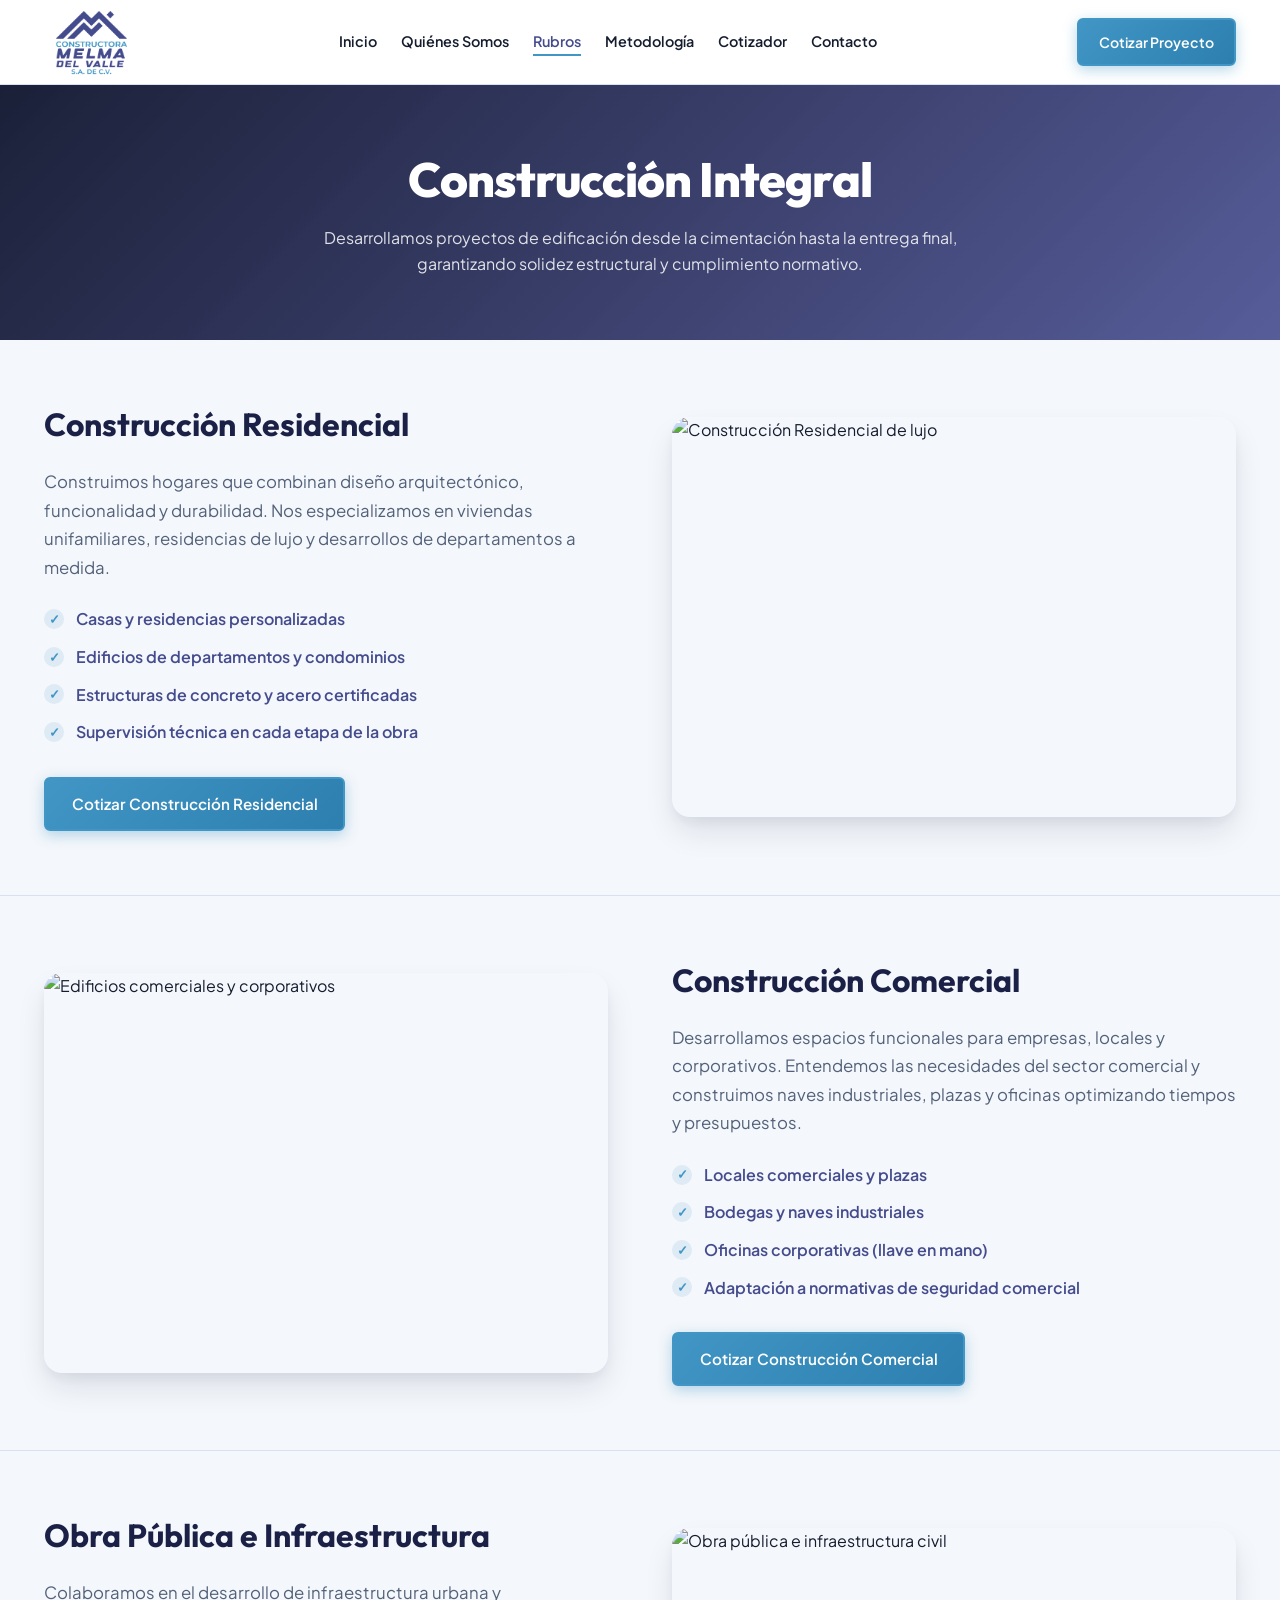
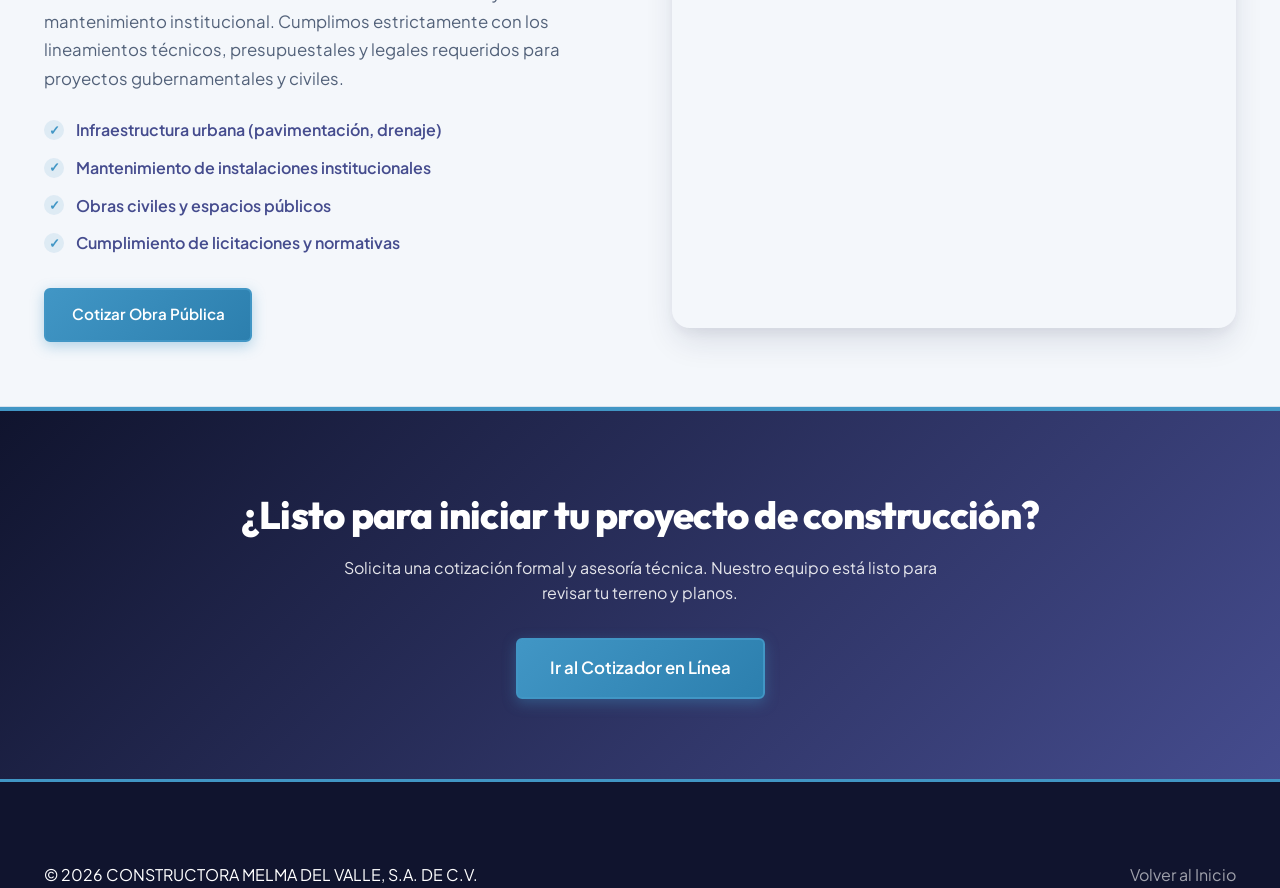
==== commit e14b722e: "Add files via upload" ====
--- a/rubros/construccion.html
+++ b/rubros/construccion.html
@@ -12,7 +12,7 @@
   <!-- Google Fonts -->
   <link rel="preconnect" href="https://fonts.googleapis.com">
   <link rel="preconnect" href="https://fonts.gstatic.com" crossorigin>
-  <link href="https://fonts.googleapis.com/css2?family=Plus+Jakarta+Sans:wght@300;400;500;600;700;800&family=Syne:wght@600;700;800&display=swap" rel="stylesheet">
+  <link href="https://fonts.googleapis.com/css2?family=Outfit:wght@400;500;600;700;800&family=Plus+Jakarta+Sans:wght@300;400;500;600;700;800&display=swap" rel="stylesheet">
 
   <!-- Reutilizamos los estilos globales -->
   <link rel="stylesheet" href="../styles.css">
@@ -23,96 +23,40 @@
       background: linear-gradient(135deg, rgba(16, 20, 46, 0.95) 0%, rgba(69, 76, 142, 0.9) 100%),
                   url('https://images.unsplash.com/photo-1503387762-592deb58ef4e?auto=format&fit=crop&w=1920&q=80') center/cover no-repeat;
       color: #ffffff;
-      padding: 6rem 0 4rem;
+      padding: 4rem 0 4rem;
       text-align: center;
     }
-    .inner-hero .section-title {
+    .inner-hero .section-title { color: #ffffff; font-size: clamp(2rem, 4vw, 3rem); }
+    .inner-hero p { color: rgba(255, 255, 255, 0.85); max-width: 700px; margin: 0 auto; }
+    
+    .subrubro-block { padding: 4rem 0; border-bottom: 1px solid var(--color-border); }
+    .subrubro-block:nth-child(even) { background-color: var(--color-bg-light); }
+    .subrubro-grid { display: grid; grid-template-columns: 1fr 1fr; gap: 4rem; align-items: center; }
+    .subrubro-image { border-radius: var(--radius-lg); overflow: hidden; box-shadow: var(--shadow-lg); height: 400px; }
+    .subrubro-image img { width: 100%; height: 100%; object-fit: cover; }
+    .subrubro-content h2 { font-size: 2rem; color: var(--color-primary-dark); margin-bottom: 1.5rem; }
+    .subrubro-content p { color: var(--color-text-muted); font-size: 1.05rem; margin-bottom: 1.5rem; line-height: 1.7; }
+    .subrubro-features { list-style: none; margin-bottom: 2rem; }
+    .subrubro-features li { display: flex; align-items: center; gap: 0.75rem; margin-bottom: 0.75rem; font-weight: 600; color: var(--color-primary); }
+    .subrubro-features li::before { content: '✓'; display: flex; align-items: center; justify-content: center; width: 20px; height: 20px; background-color: var(--color-accent-soft); color: var(--color-accent); border-radius: 50%; font-size: 0.8rem; flex-shrink: 0; }
+
+    .cta-banner {
+      background: linear-gradient(135deg, var(--color-primary-deep) 0%, var(--color-primary) 100%);
+      padding: 5rem 0;
       color: #ffffff;
-      font-size: clamp(2rem, 4vw, 3rem);
-    }
-    .inner-hero p {
-      color: rgba(255, 255, 255, 0.85);
-      max-width: 700px;
-      margin: 0 auto;
-    }
-    
-    .subrubro-block {
-      padding: 4rem 0;
-      border-bottom: 1px solid var(--color-border);
-    }
-    .subrubro-block:nth-child(even) {
-      background-color: var(--color-bg-light);
-    }
-    .subrubro-grid {
-      display: grid;
-      grid-template-columns: 1fr 1fr;
-      gap: 4rem;
-      align-items: center;
-    }
-    .subrubro-image {
-      border-radius: var(--radius-lg);
-      overflow: hidden;
-      box-shadow: var(--shadow-lg);
-      height: 400px;
-    }
-    .subrubro-image img {
-      width: 100%;
-      height: 100%;
-      object-fit: cover;
-    }
-    .subrubro-content h2 {
-      font-size: 2rem;
-      color: var(--color-primary-dark);
-      margin-bottom: 1.5rem;
-    }
-    .subrubro-content p {
-      color: var(--color-text-muted);
-      font-size: 1.05rem;
-      margin-bottom: 1.5rem;
-      line-height: 1.7;
-    }
-    .subrubro-features {
-      list-style: none;
-      margin-bottom: 2rem;
-    }
-    .subrubro-features li {
-      display: flex;
-      align-items: center;
-      gap: 0.75rem;
-      margin-bottom: 0.75rem;
-      font-weight: 600;
-      color: var(--color-primary);
-    }
-    .subrubro-features li::before {
-      content: '✓';
-      display: flex;
-      align-items: center;
-      justify-content: center;
-      width: 20px;
-      height: 20px;
-      background-color: var(--color-accent-soft);
-      color: var(--color-accent);
-      border-radius: 50%;
-      font-size: 0.8rem;
+      text-align: center;
+      border-top: 4px solid var(--color-accent);
     }
 
     @media (max-width: 992px) {
-      .subrubro-grid {
-        grid-template-columns: 1fr;
-        gap: 2rem;
-      }
-      .subrubro-image {
-        height: 300px;
-      }
-      .subrubro-block:nth-child(even) .subrubro-grid {
-        direction: ltr; /* Resetea el orden en móvil */
-      }
+      .subrubro-grid { grid-template-columns: 1fr; gap: 2rem; }
+      .subrubro-image { height: 300px; }
+      .subrubro-block:nth-child(even) .subrubro-grid { direction: ltr; }
     }
   </style>
 </head>
 <body>
 
-  <!-- NAVBAR (Ajustado para ruta relativa) -->
   <header class="navbar scrolled" id="navbar">
     <div class="container nav-container">
       <a href="../index.html" class="logo">
@@ -121,7 +65,7 @@
       <nav class="nav-menu" id="nav-menu">
         <ul class="nav-links">
           <li><a href="../index.html" class="nav-link">Inicio</a></li>
-          <li><a href="../index.html#nosotros" class="nav-link">Quiénes Somos</a></li>
+          <li><a href="../nosotros.html" class="nav-link">Quiénes Somos</a></li>
           <li><a href="../index.html#rubros" class="nav-link active">Rubros</a></li>
           <li><a href="../index.html#proceso" class="nav-link">Metodología</a></li>
           <li><a href="../index.html#cotizador" class="nav-link">Cotizador</a></li>
@@ -130,21 +74,23 @@
       </nav>
       <div class="nav-actions">
         <a href="../index.html#cotizador" class="btn btn-primary nav-cta">Cotizar Proyecto</a>
+        <button class="hamburger" id="hamburger" aria-label="Abrir menú" aria-expanded="false">
+          <span></span>
+          <span></span>
+          <span></span>
+        </button>
       </div>
     </div>
   </header>
 
   <main>
-    <!-- HERO INTERIOR -->
     <section class="inner-hero">
       <div class="container">
-        <span class="section-tag light" style="margin-bottom: 1rem;">Especialidad 01</span>
         <h1 class="section-title">Construcción Integral</h1>
         <p>Desarrollamos proyectos de edificación desde la cimentación hasta la entrega final, garantizando solidez estructural y cumplimiento normativo.</p>
       </div>
     </section>
 
-    <!-- SUBRUBRO: RESIDENCIAL -->
     <section class="subrubro-block" id="residencial">
       <div class="container subrubro-grid">
         <div class="subrubro-content">
@@ -164,10 +110,8 @@
       </div>
     </section>
 
-    <!-- SUBRUBRO: COMERCIAL -->
     <section class="subrubro-block" id="comercial">
       <div class="container subrubro-grid">
-        <!-- En pantallas grandes, invertimos el orden visual para que la imagen quede a la izquierda -->
         <div class="subrubro-image">
           <img src="https://images.unsplash.com/photo-1486406146926-c627a92ad1ab?auto=format&fit=crop&w=800&q=80" alt="Edificios comerciales y corporativos">
         </div>
@@ -185,7 +129,6 @@
       </div>
     </section>
 
-    <!-- SUBRUBRO: OBRA PÚBLICA -->
     <section class="subrubro-block" id="obra-publica">
       <div class="container subrubro-grid">
         <div class="subrubro-content">
@@ -200,22 +143,20 @@
           <a href="../index.html#cotizador" class="btn btn-primary">Cotizar Obra Pública</a>
         </div>
         <div class="subrubro-image">
-          <img src="https://images.unsplash.com/photo-1541888946425-d0fbb186c5f6?auto=format&fit=crop&w=800&q=80" alt="Obra pública e infraestructura civil">
+          <img src="https://melmadelvalle.com/wp-content/uploads/2026/01/haz-una-imagen-de-una-casa-estilo-moderna-desde-una.png" alt="Obra pública e infraestructura civil">
         </div>
       </div>
     </section>
 
-    <!-- CTA FINAL -->
-    <section class="section cotizador-section" style="padding: 4rem 0;">
-      <div class="container text-center">
-        <h2 class="section-title text-white">¿Listo para iniciar tu proyecto de construcción?</h2>
+    <section class="cta-banner">
+      <div class="container">
+        <h2 class="section-title text-white" style="margin-bottom: 1rem;">¿Listo para iniciar tu proyecto de construcción?</h2>
         <p class="text-white-80" style="margin-bottom: 2rem; max-width: 600px; margin-left: auto; margin-right: auto;">Solicita una cotización formal y asesoría técnica. Nuestro equipo está listo para revisar tu terreno y planos.</p>
         <a href="../index.html#cotizador" class="btn btn-primary btn-lg">Ir al Cotizador en Línea</a>
       </div>
     </section>
   </main>
 
-  <!-- FOOTER SIMPLIFICADO -->
   <footer class="footer">
     <div class="container footer-bottom-flex">
       <p>&copy; 2026 CONSTRUCTORA MELMA DEL VALLE, S.A. DE C.V.</p>
@@ -225,5 +166,6 @@
     </div>
   </footer>
 
+  <script src="../script.js"></script>
 </body>
 </html>
--- a/styles.css
+++ b/styles.css
@@ -92,25 +92,11 @@
   font-weight: 700;
 }
 
-.text-accent {
-  color: var(--color-accent) !important;
-}
-
-.text-white {
-  color: #ffffff !important;
-}
-
-.text-white-80 {
-  color: rgba(255, 255, 255, 0.88);
-}
-
-.text-muted {
-  color: var(--color-text-muted);
-}
-
-.text-center {
-  text-align: center;
-}
+.text-accent { color: var(--color-accent) !important; }
+.text-white { color: #ffffff !important; }
+.text-white-80 { color: rgba(255, 255, 255, 0.88); }
+.text-muted { color: var(--color-text-muted); }
+.text-center { text-align: center; }
 
 /* Container */
 .container {
@@ -149,9 +135,9 @@
 }
 
 .section-title {
-  font-family: var(--font-heading); /* Asegura que use Syne */
-  font-size: 2.4rem; /* Le subí un poquito el tamaño (antes 2.25) */
-  font-weight: 800; /* <-- CLAVE: Forzamos el peso máximo igual que el Hero */
+  font-family: var(--font-heading);
+  font-size: 2.4rem;
+  font-weight: 800;
   margin-bottom: 1rem;
   letter-spacing: -0.02em;
   color: var(--color-primary-dark);
@@ -188,7 +174,6 @@
   border-color: var(--color-accent);
   box-shadow: 0 4px 14px rgba(65, 150, 197, 0.38);
 }
-
 .btn-primary:hover {
   background: linear-gradient(135deg, var(--color-accent-hover) 0%, #206892 100%);
   border-color: var(--color-accent-hover);
@@ -202,7 +187,6 @@
   border-color: var(--color-primary);
   box-shadow: 0 4px 14px rgba(69, 76, 142, 0.3);
 }
-
 .btn-secondary:hover {
   background-color: var(--color-primary-light);
   border-color: var(--color-primary-light);
@@ -215,7 +199,6 @@
   color: var(--color-primary);
   border-color: var(--color-primary);
 }
-
 .btn-outline:hover {
   background-color: var(--color-primary);
   color: #ffffff;
@@ -226,7 +209,6 @@
   color: #ffffff;
   border-color: rgba(255, 255, 255, 0.6);
 }
-
 .btn-outline-light:hover {
   background-color: #ffffff;
   color: var(--color-primary-dark);
@@ -238,7 +220,6 @@
   padding: 0.5rem 0;
   font-weight: 700;
 }
-
 .btn-link:hover {
   color: var(--color-primary);
   text-decoration: underline;
@@ -247,20 +228,14 @@
 .btn-sm {
   padding: 0.55rem 1.1rem;
   font-size: 0.85rem;
-  min-height: 38px; /* Forza la misma altura para ambos */
+  min-height: 38px; 
   display: inline-flex;
   align-items: center;
   justify-content: center;
 }
 
-.btn-lg {
-  padding: 0.95rem 2rem;
-  font-size: 1.05rem;
-}
-
-.btn-block {
-  width: 100%;
-}
+.btn-lg { padding: 0.95rem 2rem; font-size: 1.05rem; }
+.btn-block { width: 100%; }
 
 /* ==========================================================================
    Top Announcement Bar
@@ -297,14 +272,8 @@
   white-space: nowrap;
 }
 
-.top-phone {
-  color: #ffffff;
-  font-weight: 600;
-}
-
-.top-phone:hover {
-  color: var(--color-accent-light);
-}
+.top-phone { color: #ffffff; font-weight: 600; }
+.top-phone:hover { color: var(--color-accent-light); }
 
 /* ==========================================================================
    Navigation Bar
@@ -320,10 +289,7 @@
   transition: var(--transition-normal);
 }
 
-.navbar.scrolled {
-  box-shadow: var(--shadow-md);
-  background-color: #ffffff;
-}
+.navbar.scrolled { box-shadow: var(--shadow-md); background-color: #ffffff; }
 
 .nav-container {
   display: flex;
@@ -350,10 +316,7 @@
   transition: var(--transition-normal);
   display: block;
 }
-
-.logo:hover .brand-logo-img {
-  transform: scale(1.03);
-}
+.logo:hover .brand-logo-img { transform: scale(1.03); }
 
 .nav-links {
   display: flex;
@@ -363,11 +326,7 @@
   white-space: nowrap;
 }
 
-.nav-links li {
-  display: flex;
-  align-items: center;
-  white-space: nowrap;
-}
+.nav-links li { display: flex; align-items: center; white-space: nowrap; }
 
 .nav-link {
   font-weight: 600;
@@ -390,32 +349,12 @@
   transition: var(--transition-normal);
 }
 
-.nav-link:hover,
-.nav-link.active {
-  color: var(--color-primary);
-}
-
-.nav-link:hover::after,
-.nav-link.active::after {
-  width: 100%;
-}
-
-.nav-actions {
-  display: flex;
-  align-items: center;
-  gap: 1rem;
-  flex-shrink: 0;
-}
-
-.nav-cta {
-  padding: 0.65rem 1.25rem;
-  font-size: 0.88rem;
-  white-space: nowrap;
-}
-
-.nav-cta-mobile {
-  display: none;
-}
+.nav-link:hover, .nav-link.active { color: var(--color-primary); }
+.nav-link:hover::after, .nav-link.active::after { width: 100%; }
+
+.nav-actions { display: flex; align-items: center; gap: 1rem; flex-shrink: 0; }
+.nav-cta { padding: 0.65rem 1.25rem; font-size: 0.88rem; white-space: nowrap; }
+.nav-cta-mobile { display: none; }
 
 /* Hamburger toggle for mobile */
 .hamburger {
@@ -439,17 +378,9 @@
   transition: var(--transition-normal);
 }
 
-.hamburger.open span:nth-child(1) {
-  transform: translateY(8.5px) rotate(45deg);
-}
-
-.hamburger.open span:nth-child(2) {
-  opacity: 0;
-}
-
-.hamburger.open span:nth-child(3) {
-  transform: translateY(-8.5px) rotate(-45deg);
-}
+.hamburger.open span:nth-child(1) { transform: translateY(8.5px) rotate(45deg); }
+.hamburger.open span:nth-child(2) { opacity: 0; }
+.hamburger.open span:nth-child(3) { transform: translateY(-8.5px) rotate(-45deg); }
 
 /* ==========================================================================
    Hero Section
@@ -459,7 +390,7 @@
   background: linear-gradient(135deg, rgba(16, 20, 46, 0.93) 0%, rgba(69, 76, 142, 0.88) 100%),
               url('https://images.unsplash.com/photo-1541888946425-d0fbb186c5f6?auto=format&fit=crop&w=1920&q=80') center/cover no-repeat;
   color: #ffffff;
-  padding: 2.5rem 0 5rem;
+  padding: 5rem 0 5rem;
   overflow: hidden;
 }
 
@@ -473,44 +404,15 @@
   background: linear-gradient(to top, var(--color-bg-light), transparent);
 }
 
-.hero-content {
-  position: relative;
-  z-index: 2;
-  /* Quitamos el max-width: 760px para que se alinee con el borde del contenedor */
-  width: 100%; 
-}
-
-.hero-badge {
-  display: inline-flex;
-  align-items: center;
-  gap: 0.5rem;
-  background: rgba(255, 255, 255, 0.12);
-  backdrop-filter: blur(8px);
-  -webkit-backdrop-filter: blur(8px);
-  padding: 0.4rem 1rem;
-  border-radius: 100px;
-  font-size: 0.82rem;
-  font-weight: 600;
-  color: var(--color-accent-light);
-  border: 1px solid rgba(110, 189, 232, 0.35);
-  margin-bottom: 1.5rem;
-}
-
-.badge-dot {
-  width: 8px;
-  height: 8px;
-  border-radius: 50%;
-  background-color: var(--color-accent-light);
-  box-shadow: 0 0 8px var(--color-accent-light);
-}
+.hero-content { position: relative; z-index: 2; width: 100%; }
 
 .hero-title {
   font-family: var(--font-heading);
-  font-size: clamp(2.5rem, 5vw, 4rem); /* Subimos un poco el tamaño (antes 3.2rem) */
+  font-size: clamp(2.5rem, 5vw, 4rem);
   font-weight: 800;
   color: #ffffff;
   margin-bottom: 1.25rem;
-  letter-spacing: -0.02em; /* Un poco menos de espacio entre letras */
+  letter-spacing: -0.02em;
   line-height: 1.1;
   max-width: 900px; 
 }
@@ -519,20 +421,12 @@
   font-size: clamp(1rem, 2vw, 1.2rem);
   color: rgba(255, 255, 255, 0.9);
   margin-bottom: 2.25rem;
-  max-width: 760px; /* Mantiene la legibilidad del párrafo */
+  max-width: 760px;
   line-height: 1.6;
 }
-
-.hero-description strong {
-  color: var(--color-accent-light);
-}
-
-.hero-buttons {
-  display: flex;
-  gap: 1rem;
-  flex-wrap: wrap;
-  margin-bottom: 3.5rem;
-}
+.hero-description strong { color: var(--color-accent-light); }
+
+.hero-buttons { display: flex; gap: 1rem; flex-wrap: wrap; margin-bottom: 3.5rem; }
 
 .hero-stats-grid {
   display: grid;
@@ -553,76 +447,24 @@
   border: 1px solid rgba(255, 255, 255, 0.14);
   transition: var(--transition-normal);
 }
-
-.stat-card:hover {
-  background: rgba(255, 255, 255, 0.14);
-  transform: translateY(-2px);
-}
-
-.stat-icon {
-  width: 36px;
-  height: 36px;
-  display: flex;
-  align-items: center;
-  justify-content: center;
-  flex-shrink: 0;
-}
+.stat-card:hover { background: rgba(255, 255, 255, 0.14); transform: translateY(-2px); }
+
+.stat-icon { width: 36px; height: 36px; display: flex; align-items: center; justify-content: center; flex-shrink: 0; }
 
 /* Reusable Icon Image Placeholders */
-.inline-icon {
-  width: 14px;
-  height: 14px;
-  display: inline-block;
-  vertical-align: -2px;
-  margin-right: 0.35rem;
-  object-fit: contain;
-}
-
-.stat-img-icon {
-  width: 28px;
-  height: 28px;
-  object-fit: contain;
-  display: block;
-}
-
-.rubro-img-icon {
-  width: 18px;
-  height: 18px;
-  object-fit: contain;
-  display: block;
-}
-
-.contact-img-icon {
-  width: 26px;
-  height: 26px;
-  object-fit: contain;
-  display: block;
-}
-
-.check-img-icon {
-  width: 14px;
-  height: 14px;
-  object-fit: contain;
-  display: block;
-}
-
-.stat-text strong {
-  display: block;
-  font-size: 0.95rem;
-  color: #ffffff;
-}
-
-.stat-text span {
-  font-size: 0.8rem;
-  color: rgba(255, 255, 255, 0.8);
-}
+.inline-icon { width: 14px; height: 14px; display: inline-block; vertical-align: -2px; margin-right: 0.35rem; object-fit: contain; }
+.stat-img-icon { width: 28px; height: 28px; object-fit: contain; display: block; }
+.rubro-img-icon { width: 18px; height: 18px; object-fit: contain; display: block; }
+.contact-img-icon { width: 26px; height: 26px; object-fit: contain; display: block; }
+.check-img-icon { width: 14px; height: 14px; object-fit: contain; display: block; }
+
+.stat-text strong { display: block; font-size: 0.95rem; color: #ffffff; }
+.stat-text span { font-size: 0.8rem; color: rgba(255, 255, 255, 0.8); }
 
 /* ==========================================================================
    About Us Section
    ========================================================================== */
-.about {
-  background-color: var(--color-bg-light);
-}
+.about { background-color: var(--color-bg-light); }
 
 .about-grid {
   display: grid;
@@ -631,35 +473,13 @@
   align-items: center;
 }
 
-.about-images {
-  position: relative;
-}
-
-.img-wrapper {
-  border-radius: var(--radius-lg);
-  overflow: hidden;
-  box-shadow: var(--shadow-lg);
-}
-
-.main-img img {
-  width: 100%;
-  height: 420px;
-  object-fit: cover;
-}
-
-.sub-img {
-  position: absolute;
-  bottom: -2.5rem;
-  right: -1.5rem;
-  width: 55%;
-  border: 5px solid #ffffff;
-}
-
-.sub-img img {
-  width: 100%;
-  height: 240px;
-  object-fit: cover;
-}
+.about-images { position: relative; }
+
+.img-wrapper { border-radius: var(--radius-lg); overflow: hidden; box-shadow: var(--shadow-lg); }
+.main-img img { width: 100%; height: 420px; object-fit: cover; }
+
+.sub-img { position: absolute; bottom: -2.5rem; right: -1.5rem; width: 55%; border: 5px solid #ffffff; border-radius: var(--radius-lg); overflow: hidden; box-shadow: var(--shadow-lg); }
+.sub-img img { width: 100%; height: 240px; object-fit: cover; }
 
 .about-badge-card {
   position: absolute;
@@ -676,94 +496,28 @@
   border-left: 4px solid var(--color-accent);
 }
 
-.badge-years {
-  font-family: var(--font-body); /* <-- AGREGA O CAMBIA ESTA LÍNEA */
-  font-size: 2.2rem;
-  font-weight: 800;
-  color: var(--color-accent-light);
-  line-height: 1;
-}
-
-.badge-lbl {
-  font-size: 0.78rem;
-  margin-top: 0.35rem;
-  color: rgba(255, 255, 255, 0.85);
-  line-height: 1.3;
-}
-
-.about-content .lead-text {
-  font-size: 1.15rem;
-  color: var(--color-primary-dark);
-  font-weight: 600;
-  margin-bottom: 1rem;
-}
-
-.about-content .text-muted {
-  margin-bottom: 1.75rem;
-}
-
-.features-list {
-  display: flex;
-  flex-direction: column;
-  gap: 1.15rem;
-  margin-bottom: 2rem;
-}
-
-.feature-item {
-  display: flex;
-  gap: 0.9rem;
-  align-items: flex-start;
-}
-
-.feature-icon {
-  width: 26px;
-  height: 26px;
-  border-radius: 50%;
-  background-color: var(--color-accent-soft);
-  display: flex;
-  align-items: center;
-  justify-content: center;
-  flex-shrink: 0;
-  margin-top: 0.15rem;
-}
-
-.feature-item h4 {
-  font-size: 1rem;
-  color: var(--color-primary-dark);
-  margin-bottom: 0.2rem;
-}
-
-.feature-item p {
-  font-size: 0.88rem;
-  color: var(--color-text-muted);
-}
-
-.about-cta-row {
-  display: flex;
-  align-items: center;
-  gap: 1.5rem;
-}
+.badge-years { font-family: var(--font-body); font-size: 2.2rem; font-weight: 800; color: var(--color-accent-light); line-height: 1; }
+.badge-lbl { font-size: 0.78rem; margin-top: 0.35rem; color: rgba(255, 255, 255, 0.85); line-height: 1.3; }
+
+.about-content .lead-text { font-size: 1.15rem; color: var(--color-primary-dark); font-weight: 600; margin-bottom: 1rem; }
+.about-content .text-muted { margin-bottom: 1.75rem; }
+
+.features-list { display: flex; flex-direction: column; gap: 1.15rem; margin-bottom: 2rem; }
+.feature-item { display: flex; gap: 0.9rem; align-items: flex-start; }
+.feature-icon { width: 26px; height: 26px; border-radius: 50%; background-color: var(--color-accent-soft); display: flex; align-items: center; justify-content: center; flex-shrink: 0; margin-top: 0.15rem; }
+.feature-item h4 { font-size: 1rem; color: var(--color-primary-dark); margin-bottom: 0.2rem; }
+.feature-item p { font-size: 0.88rem; color: var(--color-text-muted); }
+
+.about-cta-row { display: flex; align-items: center; gap: 1.5rem; }
 
 /* ==========================================================================
    Rubros / Services Section
    ========================================================================== */
-.rubros-section {
-  background-color: #ffffff;
-}
-
-.section-header {
-  margin-bottom: 3.5rem;
-}
+.rubros-section { background-color: #ffffff; }
+.section-header { margin-bottom: 3.5rem; }
 
 /* Category Filter Buttons */
-.filter-buttons {
-  display: flex;
-  justify-content: center;
-  gap: 0.65rem;
-  flex-wrap: wrap;
-  margin-top: 2rem;
-}
-
+.filter-buttons { display: flex; justify-content: center; gap: 0.65rem; flex-wrap: wrap; margin-top: 2rem; }
 .filter-btn {
   background-color: var(--color-bg-subtle);
   border: 1px solid var(--color-border);
@@ -776,25 +530,11 @@
   cursor: pointer;
   transition: var(--transition-normal);
 }
-
-.filter-btn:hover {
-  border-color: var(--color-accent);
-  color: var(--color-primary);
-}
-
-.filter-btn.active {
-  background-color: var(--color-primary);
-  color: #ffffff;
-  border-color: var(--color-primary);
-  box-shadow: 0 4px 12px rgba(69, 76, 142, 0.3);
-}
+.filter-btn:hover { border-color: var(--color-accent); color: var(--color-primary); }
+.filter-btn.active { background-color: var(--color-primary); color: #ffffff; border-color: var(--color-primary); box-shadow: 0 4px 12px rgba(69, 76, 142, 0.3); }
 
 /* Rubros Grid */
-.rubros-grid {
-  display: grid;
-  grid-template-columns: repeat(2, 1fr);
-  gap: 2.25rem;
-}
+.rubros-grid { display: grid; grid-template-columns: repeat(2, 1fr); gap: 2.25rem; }
 
 .rubro-card {
   background: #ffffff;
@@ -806,254 +546,71 @@
   flex-direction: column;
   transition: var(--transition-normal);
 }
-
-.rubro-card:hover {
-  transform: translateY(-6px);
-  box-shadow: var(--shadow-xl);
-  border-color: var(--color-accent);
-}
-
-.rubro-header {
-  display: flex;
-  justify-content: space-between;
-  align-items: center;
-  padding: 1.25rem 1.5rem 0.75rem;
-}
-
-.rubro-icon-pill {
-  display: inline-flex;
-  align-items: center;
-  gap: 0.55rem;
-  background-color: var(--color-bg-subtle);
-  padding: 0.4rem 0.85rem;
-  border-radius: 100px;
-  font-size: 0.82rem;
-  font-weight: 700;
-  color: var(--color-primary);
-}
-
-.rubro-icon-pill .icon {
-  display: flex;
-  align-items: center;
-  justify-content: center;
-}
-
-.rubro-counter {
-  font-family: var(--font-body); /* <-- AGREGA O CAMBIA ESTA LÍNEA */
-  font-size: 1.2rem; 
-  font-weight: 800;
-  color: var(--color-text-light);
-}
-
-.rubro-img-box {
-  width: 100%;
-  height: 200px;
-  overflow: hidden;
-}
-
-.rubro-img-box img {
-  width: 100%;
-  height: 100%;
-  object-fit: cover;
-  transition: transform 0.4s ease;
-}
-
-.rubro-card:hover .rubro-img-box img {
-  transform: scale(1.06);
-}
-
-.rubro-body {
-  padding: 1.5rem;
-  display: flex;
-  flex-direction: column;
-  flex-grow: 1;
-}
-
-.rubro-body h3 {
-  font-size: 1.45rem;
-  color: var(--color-primary-dark);
-  margin-bottom: 0.5rem;
-}
-
-.rubro-body > p {
-  font-size: 0.9rem;
-  color: var(--color-text-muted);
-  margin-bottom: 1.25rem;
-}
-
-.subrubros-list {
-  background-color: var(--color-bg-subtle);
-  border-radius: var(--radius-md);
-  padding: 1rem;
-  margin-bottom: 1.5rem;
-  flex-grow: 1;
-}
-
-.subrubros-list h4 {
-  font-size: 0.8rem;
-  text-transform: uppercase;
-  letter-spacing: 0.08em;
-  color: var(--color-primary);
-  margin-bottom: 0.75rem;
-}
-
-.subrubros-list ul {
-  display: flex;
-  flex-direction: column;
-  gap: 0.65rem;
-}
-
-.subrubros-list li {
-  font-size: 0.85rem;
-  display: flex;
-  align-items: flex-start;
-  gap: 0.5rem;
-  line-height: 1.4;
-}
-
-.check-bullet {
-  width: 6px;
-  height: 6px;
-  border-radius: 50%;
-  background-color: var(--color-accent);
-  margin-top: 0.45rem;
-  flex-shrink: 0;
-}
+.rubro-card:hover { transform: translateY(-6px); box-shadow: var(--shadow-xl); border-color: var(--color-accent); }
+
+.rubro-header { display: flex; justify-content: space-between; align-items: center; padding: 1.25rem 1.5rem 0.75rem; }
+.rubro-icon-pill { display: inline-flex; align-items: center; gap: 0.55rem; background-color: var(--color-bg-subtle); padding: 0.4rem 0.85rem; border-radius: 100px; font-size: 0.82rem; font-weight: 700; color: var(--color-primary); }
+.rubro-icon-pill .icon { display: flex; align-items: center; justify-content: center; }
+.rubro-counter { font-family: var(--font-body); font-size: 1.2rem; font-weight: 800; color: var(--color-text-light); }
+
+.rubro-img-box { width: 100%; height: 200px; overflow: hidden; }
+.rubro-img-box img { width: 100%; height: 100%; object-fit: cover; transition: transform 0.4s ease; }
+.rubro-card:hover .rubro-img-box img { transform: scale(1.06); }
+
+.rubro-body { padding: 1.5rem; display: flex; flex-direction: column; flex-grow: 1; }
+.rubro-body h3 { font-size: 1.45rem; color: var(--color-primary-dark); margin-bottom: 0.5rem; }
+.rubro-body > p { font-size: 0.9rem; color: var(--color-text-muted); margin-bottom: 1.25rem; }
+
+.subrubros-list { background-color: var(--color-bg-subtle); border-radius: var(--radius-md); padding: 1rem; margin-bottom: 1.5rem; flex-grow: 1; }
+.subrubros-list h4 { font-size: 0.8rem; text-transform: uppercase; letter-spacing: 0.08em; color: var(--color-primary); margin-bottom: 0.75rem; }
+.subrubros-list ul { display: flex; flex-direction: column; gap: 0.65rem; }
+.subrubros-list li { font-size: 0.85rem; display: flex; align-items: flex-start; gap: 0.5rem; line-height: 1.4; }
+.check-bullet { width: 6px; height: 6px; border-radius: 50%; background-color: var(--color-accent); margin-top: 0.45rem; flex-shrink: 0; }
 
 /* Tags Cluster for Acabados */
-.tags-cluster {
-  display: flex;
-  flex-wrap: wrap;
-  gap: 0.5rem;
-}
-
-.tags-cluster .tag {
-  background-color: #ffffff;
-  border: 1px solid var(--color-border);
-  padding: 0.35rem 0.65rem;
-  border-radius: 6px;
-  font-size: 0.78rem;
-  font-weight: 600;
-  color: var(--color-primary-dark);
-}
-
-.rubro-footer {
-  margin-top: auto;
-  padding-top: 0.5rem;
+.tags-cluster { display: flex; flex-wrap: wrap; gap: 0.5rem; }
+.tags-cluster .tag { background-color: #ffffff; border: 1px solid var(--color-border); padding: 0.35rem 0.65rem; border-radius: 6px; font-size: 0.78rem; font-weight: 600; color: var(--color-primary-dark); }
+
+.rubro-footer { margin-top: auto; padding-top: 0.5rem; }
+
+/* Contenedor de botones dentro de la tarjeta */
+.rubro-actions {
+  display: flex;
+  gap: 1rem; 
+  align-items: center;
 }
 
 /* ==========================================================================
    Methodology / Process Section
    ========================================================================== */
-.process-section {
-  background: linear-gradient(135deg, var(--color-primary-dark) 0%, var(--color-primary) 100%);
-  color: #ffffff;
-}
-
-.process-section .section-title {
-  color: #ffffff;
-}
-
-.process-section .section-subtitle {
-  color: rgba(255, 255, 255, 0.82);
-}
-
-.process-steps {
-  display: grid;
-  grid-template-columns: repeat(auto-fit, minmax(240px, 1fr));
-  gap: 2rem;
-  position: relative;
-  margin-top: 3rem;
-}
-
-.step-card {
-  background: rgba(255, 255, 255, 0.06);
-  border: 1px solid rgba(255, 255, 255, 0.14);
-  padding: 2.25rem 1.75rem;
-  border-radius: var(--radius-lg);
-  position: relative;
-  transition: var(--transition-normal);
-}
-
-.step-card:hover {
-  background: rgba(255, 255, 255, 0.12);
-  border-color: var(--color-accent-light);
-  transform: translateY(-5px);
-}
-
-.step-number {
-  font-family: var(--font-body); /* Quitamos Syne, usamos Plus Jakarta Sans */
-  font-size: 2.8rem; /* Le subimos un poco el tamaño para compensar */
-  font-weight: 800;
-  color: var(--color-accent-light);
-  line-height: 1; 
-  margin-bottom: 1.25rem;
-  opacity: 0.35;
-}
-
-.step-card h3 {
-  color: #ffffff;
-  font-size: 1.2rem;
-  margin-bottom: 0.75rem;
-}
-
-.step-card p {
-  color: rgba(255, 255, 255, 0.8);
-  font-size: 0.88rem;
-  line-height: 1.5;
-}
+.process-section { background: linear-gradient(135deg, var(--color-primary-dark) 0%, var(--color-primary) 100%); color: #ffffff; }
+.process-section .section-title { color: #ffffff; }
+.process-section .section-subtitle { color: rgba(255, 255, 255, 0.82); }
+
+.process-steps { display: grid; grid-template-columns: repeat(auto-fit, minmax(240px, 1fr)); gap: 2rem; position: relative; margin-top: 3rem; }
+.step-card { background: rgba(255, 255, 255, 0.06); border: 1px solid rgba(255, 255, 255, 0.14); padding: 2.25rem 1.75rem; border-radius: var(--radius-lg); position: relative; transition: var(--transition-normal); }
+.step-card:hover { background: rgba(255, 255, 255, 0.12); border-color: var(--color-accent-light); transform: translateY(-5px); }
+
+.step-number { font-family: var(--font-body); font-size: 2.8rem; font-weight: 800; color: var(--color-accent-light); line-height: 1; margin-bottom: 1.25rem; opacity: 0.35; }
+.step-card h3 { color: #ffffff; font-size: 1.2rem; margin-bottom: 0.75rem; }
+.step-card p { color: rgba(255, 255, 255, 0.8); font-size: 0.88rem; line-height: 1.5; }
 
 /* ==========================================================================
    Interactive Cotizador (Quote Estimator)
    ========================================================================== */
-.cotizador-section {
-  background: linear-gradient(180deg, var(--color-bg-light) 0%, #ffffff 100%);
-  padding: 6rem 0;
-}
-
-.cotizador-wrapper {
-  background: linear-gradient(135deg, var(--color-primary-deep) 0%, var(--color-primary-dark) 100%);
-  border-radius: var(--radius-xl);
-  padding: 4rem 3rem;
-  box-shadow: var(--shadow-xl);
-  border: 1px solid rgba(255, 255, 255, 0.12);
-}
-
-.cotizador-header {
-  max-width: 700px;
-  margin: 0 auto 3rem;
-}
-
-.cotizador-form {
-  max-width: 860px;
-  margin: 0 auto;
-}
-
-.form-grid {
-  display: grid;
-  grid-template-columns: 1fr 1fr;
-  gap: 1.5rem;
-}
-
-.form-group {
-  display: flex;
-  flex-direction: column;
-  gap: 0.45rem;
-}
-
-.form-group.full-width {
-  grid-column: span 2;
-}
-
-.form-group label {
-  font-size: 0.86rem;
-  font-weight: 600;
-  color: #ffffff;
-}
-
-.form-group input,
-.form-group select,
-.form-group textarea {
+.cotizador-section { 
+  background: linear-gradient(180deg, var(--color-bg-light) 0%, #ffffff 100%); 
+  padding: 6rem 0 2rem 0;
+}
+.cotizador-wrapper { background: linear-gradient(135deg, var(--color-primary-deep) 0%, var(--color-primary-dark) 100%); border-radius: var(--radius-xl); padding: 4rem 3rem; box-shadow: var(--shadow-xl); border: 1px solid rgba(255, 255, 255, 0.12); }
+.cotizador-header { max-width: 700px; margin: 0 auto 3rem; }
+.cotizador-form { max-width: 860px; margin: 0 auto; }
+
+.form-grid { display: grid; grid-template-columns: 1fr 1fr; gap: 1.5rem; }
+.form-group { display: flex; flex-direction: column; gap: 0.45rem; }
+.form-group.full-width { grid-column: span 2; }
+.form-group label { font-size: 0.86rem; font-weight: 600; color: #ffffff; }
+.form-group input, .form-group select, .form-group textarea {
   width: 100%;
   padding: 0.85rem 1rem;
   border-radius: var(--radius-sm);
@@ -1064,400 +621,72 @@
   font-size: 0.92rem;
   transition: var(--transition-normal);
 }
-
-.form-group input:focus,
-.form-group select:focus,
-.form-group textarea:focus {
-  outline: none;
-  border-color: var(--color-accent);
-  background: #ffffff;
-  box-shadow: 0 0 0 3px var(--color-accent-glow);
-}
-
-.cotizador-actions {
-  display: flex;
-  gap: 1.25rem;
-  margin-top: 2.25rem;
-  flex-wrap: wrap;
-}
-
-.cotizador-actions .btn {
-  flex: 1;
-  min-width: 240px;
-}
-
-.form-note {
-  text-align: center;
-  font-size: 0.8rem;
-  color: rgba(255, 255, 255, 0.7);
-  margin-top: 1.25rem;
-}
-
-/* ==========================================================================
-   Corporate Trust Section
-   ========================================================================== */
-.fiscal-info-section {
-  padding: 3.5rem 0;
-  background-color: var(--color-bg-light);
-}
-
-.fiscal-card {
-  background: #ffffff;
-  border: 2px dashed rgba(65, 150, 197, 0.5);
-  border-radius: var(--radius-lg);
-  padding: 2.5rem;
-  display: flex;
-  align-items: center;
-  gap: 2.5rem;
-  box-shadow: var(--shadow-sm);
-}
-
-.fiscal-seal {
-  display: flex;
-  flex-direction: column;
-  align-items: center;
-  gap: 0.5rem;
-  width: 130px;
-  flex-shrink: 0;
-}
-
-.fiscal-seal svg {
-  width: 70px;
-  height: 70px;
-}
-
-.fiscal-seal span {
-  font-size: 0.65rem;
-  font-weight: 800;
-  letter-spacing: 0.08em;
-  color: var(--color-primary);
-  text-align: center;
-}
-
-.fiscal-details h3 {
-  font-size: 1.35rem;
-  color: var(--color-primary-dark);
-  margin-bottom: 0.5rem;
-}
-
-.fiscal-details p {
-  color: var(--color-text-muted);
-  font-size: 0.92rem;
-  margin-bottom: 1.25rem;
-}
-
-.fiscal-badges {
-  display: flex;
-  flex-wrap: wrap;
-  gap: 0.75rem;
-}
-
-.badge-pill {
-  background: var(--color-bg-subtle);
-  border: 1px solid var(--color-border);
-  padding: 0.4rem 0.9rem;
-  border-radius: 6px;
-  font-size: 0.82rem;
-  color: var(--color-primary-dark);
-}
-
-.badge-pill strong {
-  color: var(--color-primary);
-}
+.form-group input:focus, .form-group select:focus, .form-group textarea:focus { outline: none; border-color: var(--color-accent); background: #ffffff; box-shadow: 0 0 0 3px var(--color-accent-glow); }
+
+.cotizador-actions { display: flex; gap: 1.25rem; margin-top: 2.25rem; flex-wrap: wrap; }
+.cotizador-actions .btn { flex: 1; min-width: 240px; }
+.form-note { text-align: center; font-size: 0.8rem; color: rgba(255, 255, 255, 0.7); margin-top: 1.25rem; }
 
 /* ==========================================================================
    Contact Section
    ========================================================================== */
-.contact-section {
-  background-color: #ffffff;
-}
-
-.contact-grid {
-  display: grid;
-  grid-template-columns: 1.1fr 1fr;
-  gap: 4rem;
-}
-
-.contact-cards {
-  display: flex;
-  flex-direction: column;
-  gap: 1.25rem;
-  margin-top: 2rem;
-}
-
-.c-card {
-  display: flex;
-  gap: 1.25rem;
-  align-items: flex-start;
-  padding: 1.25rem;
-  background-color: var(--color-bg-light);
-  border-radius: var(--radius-md);
-  border: 1px solid var(--color-border);
-  transition: var(--transition-normal);
-}
-
-.c-card:hover {
-  border-color: var(--color-accent);
-  box-shadow: var(--shadow-md);
-}
-
-.c-icon {
-  font-size: 1.75rem;
-  background-color: #ffffff;
-  width: 50px;
-  height: 50px;
-  border-radius: var(--radius-sm);
-  display: flex;
-  align-items: center;
-  justify-content: center;
-  box-shadow: var(--shadow-sm);
-  flex-shrink: 0;
-}
-
-.c-details h4 {
-  font-size: 1rem;
-  color: var(--color-primary-dark);
-  margin-bottom: 0.25rem;
-}
-
-.c-details p {
-  font-size: 0.88rem;
-  color: var(--color-text-muted);
-  line-height: 1.4;
-}
-
-.contact-form-wrapper .form-container-card {
-  background-color: var(--color-bg-light);
-  border: 1px solid var(--color-border);
-  border-radius: var(--radius-lg);
-  padding: 2.5rem;
-  box-shadow: var(--shadow-md);
-}
-
-.form-container-card h3 {
-  font-size: 1.5rem;
-  color: var(--color-primary-dark);
-  margin-bottom: 0.35rem;
-}
-
-.form-container-card p {
-  font-size: 0.88rem;
-  color: var(--color-text-muted);
-  margin-bottom: 1.75rem;
-}
-
-.main-contact-form {
-  display: flex;
-  flex-direction: column;
-  gap: 1.15rem;
-}
-
-.input-field {
-  display: flex;
-  flex-direction: column;
-  gap: 0.35rem;
-}
-
-.input-field label {
-  font-size: 0.85rem;
-  font-weight: 600;
-  color: var(--color-primary-dark);
-}
-
-.input-field input,
-.input-field select,
-.input-field textarea {
-  width: 100%;
-  padding: 0.75rem 1rem;
-  border: 1px solid var(--color-border);
-  border-radius: var(--radius-sm);
-  background-color: #ffffff;
-  font-family: var(--font-body);
-  font-size: 0.9rem;
-  transition: var(--transition-normal);
-}
-
-.input-field input:focus,
-.input-field select:focus,
-.input-field textarea:focus {
-  outline: none;
-  border-color: var(--color-accent);
-  box-shadow: 0 0 0 3px var(--color-accent-soft);
-}
-
-.form-status-msg {
-  font-size: 0.85rem;
-  margin-top: 0.5rem;
-  text-align: center;
-  display: none;
-  padding: 0.5rem;
-  border-radius: var(--radius-sm);
-}
-
-.form-status-msg.success {
-  display: block;
-  background-color: #dcfce7;
-  color: #15803d;
-  border: 1px solid #86efac;
-}
+.contact-section { 
+  background-color: #ffffff; 
+  padding-top: 3rem;
+}
+.contact-grid { display: grid; grid-template-columns: 1.1fr 1fr; gap: 4rem; }
+
+.contact-cards { display: flex; flex-direction: column; gap: 1.25rem; margin-top: 2rem; }
+.c-card { display: flex; gap: 1.25rem; align-items: flex-start; padding: 1.25rem; background-color: var(--color-bg-light); border-radius: var(--radius-md); border: 1px solid var(--color-border); transition: var(--transition-normal); }
+.c-card:hover { border-color: var(--color-accent); box-shadow: var(--shadow-md); }
+
+.c-icon { font-size: 1.75rem; background-color: #ffffff; width: 50px; height: 50px; border-radius: var(--radius-sm); display: flex; align-items: center; justify-content: center; box-shadow: var(--shadow-sm); flex-shrink: 0; }
+.c-details h4 { font-size: 1rem; color: var(--color-primary-dark); margin-bottom: 0.25rem; }
+.c-details p { font-size: 0.88rem; color: var(--color-text-muted); line-height: 1.4; }
+
+.contact-form-wrapper .form-container-card { background-color: var(--color-bg-light); border: 1px solid var(--color-border); border-radius: var(--radius-lg); padding: 2.5rem; box-shadow: var(--shadow-md); }
+.form-container-card h3 { font-size: 1.5rem; color: var(--color-primary-dark); margin-bottom: 0.35rem; }
+.form-container-card p { font-size: 0.88rem; color: var(--color-text-muted); margin-bottom: 1.75rem; }
+
+.main-contact-form { display: flex; flex-direction: column; gap: 1.15rem; }
+.input-field { display: flex; flex-direction: column; gap: 0.35rem; }
+.input-field label { font-size: 0.85rem; font-weight: 600; color: var(--color-primary-dark); }
+.input-field input, .input-field select, .input-field textarea { width: 100%; padding: 0.75rem 1rem; border: 1px solid var(--color-border); border-radius: var(--radius-sm); background-color: #ffffff; font-family: var(--font-body); font-size: 0.9rem; transition: var(--transition-normal); }
+.input-field input:focus, .input-field select:focus, .input-field textarea:focus { outline: none; border-color: var(--color-accent); box-shadow: 0 0 0 3px var(--color-accent-soft); }
+
+.form-status-msg { font-size: 0.85rem; margin-top: 0.5rem; text-align: center; display: none; padding: 0.5rem; border-radius: var(--radius-sm); }
+.form-status-msg.success { display: block; background-color: #dcfce7; color: #15803d; border: 1px solid #86efac; }
 
 /* ==========================================================================
    Footer
    ========================================================================== */
-.footer {
-  background-color: var(--color-primary-deep);
-  color: #ffffff;
-  padding-top: 5rem;
-  border-top: 3px solid var(--color-accent);
-}
-
-.footer-content {
-  display: grid;
-  grid-template-columns: 1.5fr 1fr 1fr 1.2fr;
-  gap: 3rem;
-  padding-bottom: 4rem;
-}
-
-.footer-logo {
-  display: flex;
-  align-items: center;
-  gap: 1rem;
-  margin-bottom: 1.25rem;
-}
-
-.footer-logo-box {
-  background: #ffffff;
-  padding: 6px 12px;
-  border-radius: var(--radius-sm);
-  display: flex;
-  align-items: center;
-  justify-content: center;
-  box-shadow: 0 4px 12px rgba(0, 0, 0, 0.25);
-}
-
-.f-logo-img {
-  height: 44px;
-  width: auto;
-  object-fit: contain;
-}
-
-.footer-logo-text {
-  display: flex;
-  flex-direction: column;
-}
-
-.f-brand {
-  font-family: var(--font-heading);
-  font-size: 1.1rem;
-  font-weight: 800;
-  letter-spacing: 0.04em;
-  color: #ffffff;
-  line-height: 1.1;
-}
-
-.f-sub {
-  font-size: 0.65rem;
-  font-weight: 700;
-  color: var(--color-accent-light);
-  letter-spacing: 0.1em;
-  margin-top: 0.2rem;
-}
-
-.footer-text {
-  font-size: 0.85rem;
-  color: rgba(255, 255, 255, 0.72);
-  line-height: 1.6;
-  margin-bottom: 1.25rem;
-}
-
-.footer-fiscal {
-  font-size: 0.78rem;
-  color: #d4e7f7;
-  line-height: 1.5;
-  background: rgba(65, 150, 197, 0.1);
-  padding: 0.75rem;
-  border-radius: var(--radius-sm);
-  border: 1px solid rgba(65, 150, 197, 0.25);
-}
-
-.footer-fiscal strong {
-  color: var(--color-accent-light);
-}
-
-.footer-heading {
-  font-size: 1.05rem;
-  color: #ffffff;
-  margin-bottom: 1.25rem;
-  position: relative;
-  padding-bottom: 0.5rem;
-}
-
-.footer-heading::after {
-  content: '';
-  position: absolute;
-  bottom: 0;
-  left: 0;
-  width: 25px;
-  height: 2px;
-  background-color: var(--color-accent);
-}
-
-.footer-links {
-  display: flex;
-  flex-direction: column;
-  gap: 0.75rem;
-}
-
-.footer-links a {
-  font-size: 0.85rem;
-  color: rgba(255, 255, 255, 0.7);
-}
-
-.footer-links a:hover {
-  color: var(--color-accent-light);
-  padding-left: 4px;
-}
-
-.footer-contact-item {
-  font-size: 0.85rem;
-  color: rgba(255, 255, 255, 0.75);
-  margin-bottom: 0.85rem;
-  line-height: 1.5;
-}
-
-.footer-contact-item a {
-  color: var(--color-accent-light);
-}
-
-.footer-bottom {
-  background-color: #090c1f;
-  padding: 1.5rem 0;
-  font-size: 0.8rem;
-  color: rgba(255, 255, 255, 0.5);
-  border-top: 1px solid rgba(255, 255, 255, 0.08);
-}
-
-.footer-bottom-flex {
-  display: flex;
-  justify-content: space-between;
-  align-items: center;
-  flex-wrap: wrap;
-  gap: 1rem;
-}
-
-.footer-legal-links {
-  display: flex;
-  align-items: center;
-  gap: 0.75rem;
-}
-
-.footer-legal-links a {
-  color: rgba(255, 255, 255, 0.6);
-}
-
-.footer-legal-links a:hover {
-  color: #ffffff;
-}
+.footer { background-color: var(--color-primary-deep); color: #ffffff; padding-top: 5rem; border-top: 3px solid var(--color-accent); }
+.footer-content { display: grid; grid-template-columns: 1.5fr 1fr 1fr 1.2fr; gap: 3rem; padding-bottom: 4rem; }
+
+.footer-logo { display: flex; align-items: center; gap: 1rem; margin-bottom: 1.25rem; }
+.footer-logo-box { background: #ffffff; padding: 6px 12px; border-radius: var(--radius-sm); display: flex; align-items: center; justify-content: center; box-shadow: 0 4px 12px rgba(0, 0, 0, 0.25); }
+.f-logo-img { height: 44px; width: auto; object-fit: contain; }
+.footer-logo-text { display: flex; flex-direction: column; }
+.f-brand { font-family: var(--font-heading); font-size: 1.1rem; font-weight: 800; letter-spacing: 0.04em; color: #ffffff; line-height: 1.1; }
+.f-sub { font-size: 0.65rem; font-weight: 700; color: var(--color-accent-light); letter-spacing: 0.1em; margin-top: 0.2rem; }
+
+.footer-text { font-size: 0.85rem; color: rgba(255, 255, 255, 0.72); line-height: 1.6; margin-bottom: 1.25rem; }
+
+.footer-heading { font-size: 1.05rem; color: #ffffff; margin-bottom: 1.25rem; position: relative; padding-bottom: 0.5rem; }
+.footer-heading::after { content: ''; position: absolute; bottom: 0; left: 0; width: 25px; height: 2px; background-color: var(--color-accent); }
+
+.footer-links { display: flex; flex-direction: column; gap: 0.75rem; }
+.footer-links a { font-size: 0.85rem; color: rgba(255, 255, 255, 0.7); }
+.footer-links a:hover { color: var(--color-accent-light); padding-left: 4px; }
+
+.footer-contact-item { font-size: 0.85rem; color: rgba(255, 255, 255, 0.75); margin-bottom: 0.85rem; line-height: 1.5; }
+.footer-contact-item a { color: var(--color-accent-light); }
+
+.footer-bottom { background-color: #090c1f; padding: 1.5rem 0; font-size: 0.8rem; color: rgba(255, 255, 255, 0.5); border-top: 1px solid rgba(255, 255, 255, 0.08); }
+.footer-bottom-flex { display: flex; justify-content: space-between; align-items: center; flex-wrap: wrap; gap: 1rem; }
+.footer-legal-links { display: flex; align-items: center; gap: 0.75rem; }
+.footer-legal-links a { color: rgba(255, 255, 255, 0.6); }
+.footer-legal-links a:hover { color: #ffffff; }
 
 /* ==========================================================================
    Floating WhatsApp Button
@@ -1478,15 +707,8 @@
   transition: transform 0.3s cubic-bezier(0.175, 0.885, 0.32, 1.275), box-shadow 0.3s ease;
 }
 
-.whatsapp-floating-btn svg {
-  width: 32px;
-  height: 32px;
-}
-
-.whatsapp-floating-btn:hover {
-  transform: scale(1.1);
-  box-shadow: 0 8px 25px rgba(37, 211, 102, 0.6);
-}
+.whatsapp-floating-btn svg { width: 32px; height: 32px; }
+.whatsapp-floating-btn:hover { transform: scale(1.1); box-shadow: 0 8px 25px rgba(37, 211, 102, 0.6); }
 
 .floating-tooltip {
   position: absolute;
@@ -1503,81 +725,28 @@
   transition: var(--transition-normal);
   box-shadow: var(--shadow-md);
 }
-
-.whatsapp-floating-btn:hover .floating-tooltip {
-  opacity: 1;
-  transform: translateX(0);
-}
-
-.rubro-actions {
-  display: flex;
-  gap: 0.6rem; /* Esto da la separación exacta de 16px entre ambos */
-  align-items: center;
-  flex-wrap: wrap; /* Para que en celular se acomoden uno abajo del otro si no caben */
-}
+.whatsapp-floating-btn:hover .floating-tooltip { opacity: 1; transform: translateX(0); }
+
 /* ==========================================================================
    Responsive Breakpoints
    ========================================================================== */
 @media (max-width: 1100px) {
-  .nav-links {
-    gap: 0.9rem;
-  }
-  .nav-link {
-    font-size: 0.84rem;
-  }
-  .nav-cta {
-    padding: 0.55rem 1rem;
-    font-size: 0.82rem;
-  }
-  .rubro-actions {
-    flex-direction: column; /* Pone un botón debajo del otro */
-    align-items: stretch; /* Hace que ambos botones se estiren al 100% de ancho */
-    width: 100%;
-    gap: 0.75rem; /* Un poco menos de separación vertical en móvil */
-  }
-
-  .rubro-actions .btn {
-    width: 100%;
-    justify-content: center; /* Centra el texto del botón */
-  }
+  .nav-links { gap: 0.9rem; }
+  .nav-link { font-size: 0.84rem; }
+  .nav-cta { padding: 0.55rem 1rem; font-size: 0.82rem; }
 }
 
 @media (max-width: 992px) {
-  .top-bar {
-    display: none;
-  }
-
-  .about-grid,
-  .contact-grid {
-    grid-template-columns: 1fr;
-    gap: 3rem;
-  }
-
-  .about-images {
-    max-width: 600px;
-    margin: 0 auto 2rem;
-  }
-
-  .footer-content {
-    grid-template-columns: 1fr 1fr;
-    gap: 2.5rem;
-  }
-
-  .navbar {
-    height: auto;
-  }
-
-  .nav-container {
-    height: 4.5rem;
-  }
-
-    .brand-logo-img {
-    height: 60px; /* Tamaño ideal para móvil */
-  }
-
-  .hamburger {
-    display: flex;
-  }
+  .top-bar { display: none; }
+
+  .about-grid, .contact-grid { grid-template-columns: 1fr; gap: 3rem; }
+  .about-images { max-width: 600px; margin: 0 auto 2rem; }
+  .footer-content { grid-template-columns: 1fr 1fr; gap: 2.5rem; }
+
+  .navbar { height: auto; }
+  .nav-container { height: 4.5rem; }
+  .brand-logo-img { height: 60px; }
+  .hamburger { display: flex; }
 
   .nav-menu {
     position: fixed;
@@ -1597,123 +766,133 @@
     border-bottom: 3px solid var(--color-accent);
   }
 
-  .nav-menu.open {
-    transform: translateY(0);
-    opacity: 1;
-    pointer-events: all;
-  }
-
-  .nav-links {
-    flex-direction: column;
-    align-items: flex-start;
-    width: 100%;
-    gap: 1.25rem;
-  }
-
-  .nav-link {
-    font-size: 1.1rem;
-    width: 100%;
-    padding: 0.5rem 0;
-    border-bottom: 1px solid var(--color-border);
-  }
-
-  .nav-actions .nav-cta {
-    display: none;
-  }
-
-  .nav-cta-mobile {
-    display: block;
-    width: 100%;
-    margin-top: 1rem;
-  }
-
+  .nav-menu.open { transform: translateY(0); opacity: 1; pointer-events: all; }
+
+  .nav-links { flex-direction: column; align-items: flex-start; width: 100%; gap: 1.25rem; }
+  .nav-link { font-size: 1.1rem; width: 100%; padding: 0.5rem 0; border-bottom: 1px solid var(--color-border); }
+  .nav-actions .nav-cta { display: none; }
+  .nav-cta-mobile { display: block; width: 100%; margin-top: 1rem; }
+}
+
+@media (max-width: 768px) {
+  .hero { padding: 2.5rem 0 4.5rem; }
+  .rubros-grid { grid-template-columns: 1fr; }
+
+  .form-grid { grid-template-columns: 1fr; }
+  .form-group.full-width { grid-column: span 1; }
+  .cotizador-wrapper { padding: 2.5rem 1.5rem; }
+
+  .footer-content { grid-template-columns: 1fr; gap: 2rem; }
+
+  /* --- CORRECCIÓN DE LA SECCIÓN QUIÉNES SOMOS --- */
+  .about-grid {
+    display: flex !important;
+    flex-direction: column !important;
+    align-items: stretch !important; 
+    width: 100% !important;
+    max-width: 100% !important;
+    overflow: hidden !important;
+    gap: 2rem !important;
+  }
+
+  .about-content {
+    width: 100% !important;
+    max-width: 100% !important;
+    min-width: 0 !important;
+    margin: 0 !important;
+    padding: 0 !important;
+  }
+
+  .about-images {
+    display: flex !important;
+    flex-direction: column !important;
+    align-items: stretch !important;
+    width: 100% !important;
+    max-width: 100% !important;
+    margin: 0 !important;
+    padding: 0 !important;
+  }
+
+  .img-wrapper, .main-img, .sub-img {
+    position: static !important;
+    width: 100% !important;
+    max-width: 100% !important;
+    min-width: 0 !important;
+    margin: 0 0 1rem 0 !important;
+    left: auto !important;
+    right: auto !important;
+    box-sizing: border-box !important;
+  }
+
+  .sub-img {
+    border: none !important;
+    box-shadow: var(--shadow-md) !important;
+  }
+
+  .main-img img, .sub-img img {
+    width: 100% !important;
+    max-width: 100% !important;
+    height: 250px !important;
+    object-fit: cover !important;
+    border-radius: var(--radius-lg) !important;
+  }
+
+  .about-badge-card {
+    position: static !important;
+    width: 100% !important;
+    max-width: 100% !important;
+    min-width: 0 !important;
+    margin: 0 !important;
+    left: auto !important;
+    right: auto !important;
+    box-sizing: border-box !important;
+  }
+
+  /* --- CORRECCIÓN DE LOS BOTONES DE CONTACTO (WHATSAPP) --- */
+  .about-cta-row {
+    flex-direction: column !important;
+    align-items: stretch !important;
+    width: 100% !important;
+    gap: 1rem !important;
+  }
+
+  .about-cta-row .btn {
+    width: 100% !important;
+    white-space: normal !important;
+    text-align: center;
+  }
+
+  /* FORZAR APILAMIENTO DE BOTONES EN TARJETAS DE RUBROS */
   .rubro-actions {
-    flex-direction: column; /* Pone un botón debajo del otro */
-    align-items: stretch; /* Hace que ambos botones se estiren al 100% de ancho */
-    width: 100%;
-    gap: 0.75rem; /* Un poco menos de separación vertical en móvil */
+    flex-direction: column !important; 
+    align-items: stretch !important; 
+    width: 100% !important;
+    gap: 0.8rem !important; 
   }
 
   .rubro-actions .btn {
-    width: 100%;
-    justify-content: center; /* Centra el texto del botón */
-  }
-}
-
-@media (max-width: 768px) {
-
-  .hero {
-    padding: 2.5rem 0 3rem;
-  }
-
-  .rubros-grid {
-    grid-template-columns: 1fr;
-  }
-
-  .form-grid {
-    grid-template-columns: 1fr;
-  }
-
-  .form-group.full-width {
-    grid-column: span 1;
-  }
-
-  .cotizador-wrapper {
-    padding: 2.5rem 1.5rem;
-  }
-
-  .fiscal-card {
-    flex-direction: column;
-    text-align: center;
-    padding: 2rem 1.5rem;
-  }
-
-  .fiscal-badges {
-    justify-content: center;
-  }
-
-  .footer-content {
-    grid-template-columns: 1fr;
-    gap: 2rem;
-  }
-
-  .sub-img {
-    position: static;
-    width: 100%;
-    margin-top: 1rem;
-    border: none;
-  }
-
-  .about-badge-card {
-    position: static;
-    margin-top: 1rem;
-    max-width: 100%;
-  }
-  .rubro-actions {
-    display: flex;
-    flex-direction: column !important; /* Fuerza el apilamiento vertical */
-    width: 100% !important;
-    gap: 1rem !important; /* Separación vertical entre botones */
-  }
-
-  .rubro-actions .btn {
-    width: 100% !important; /* Obliga a los botones a ocupar todo el ancho */
+    width: 100% !important; 
+    justify-content: center !important;
+  }
+}
+
+/* ==========================================================================
+   NUEVA CORRECCIÓN: FORZAR IMAGEN ARRIBA EN SUBRUBROS (VISTA MÓVIL)
+   ========================================================================== */
+@media (max-width: 992px) {
+  .subrubro-grid {
     display: flex !important;
-    justify-content: center;
-    margin: 0 !important; /* Quita márgenes ocultos que puedan estar pegándolos */
-  }
-}
-
-@media (max-width: 576px) {
-  .rubro-actions {
-    flex-direction: column; /* Pone un botón debajo del otro */
-    align-items: stretch; /* Hace que ambos botones se estiren al 100% de ancho */
-    width: 100%;
-    gap: 0.75rem; /* Un poco menos de separación vertical en móvil */
-  }
-
-  .rubro-actions .btn {
-    width: 100%;
-    justify-content: center; /* Centra el texto del botón */
+    flex-direction: column !important;
+    gap: 2rem !important;
+  }
+  
+  .subrubro-image {
+    order: -1 !important; /* Fuerza la imagen a ir primero */
+    width: 100% !important;
+    height: 300px !important;
+  }
+  
+  .subrubro-content {
+    width: 100% !important;
   }
 }
